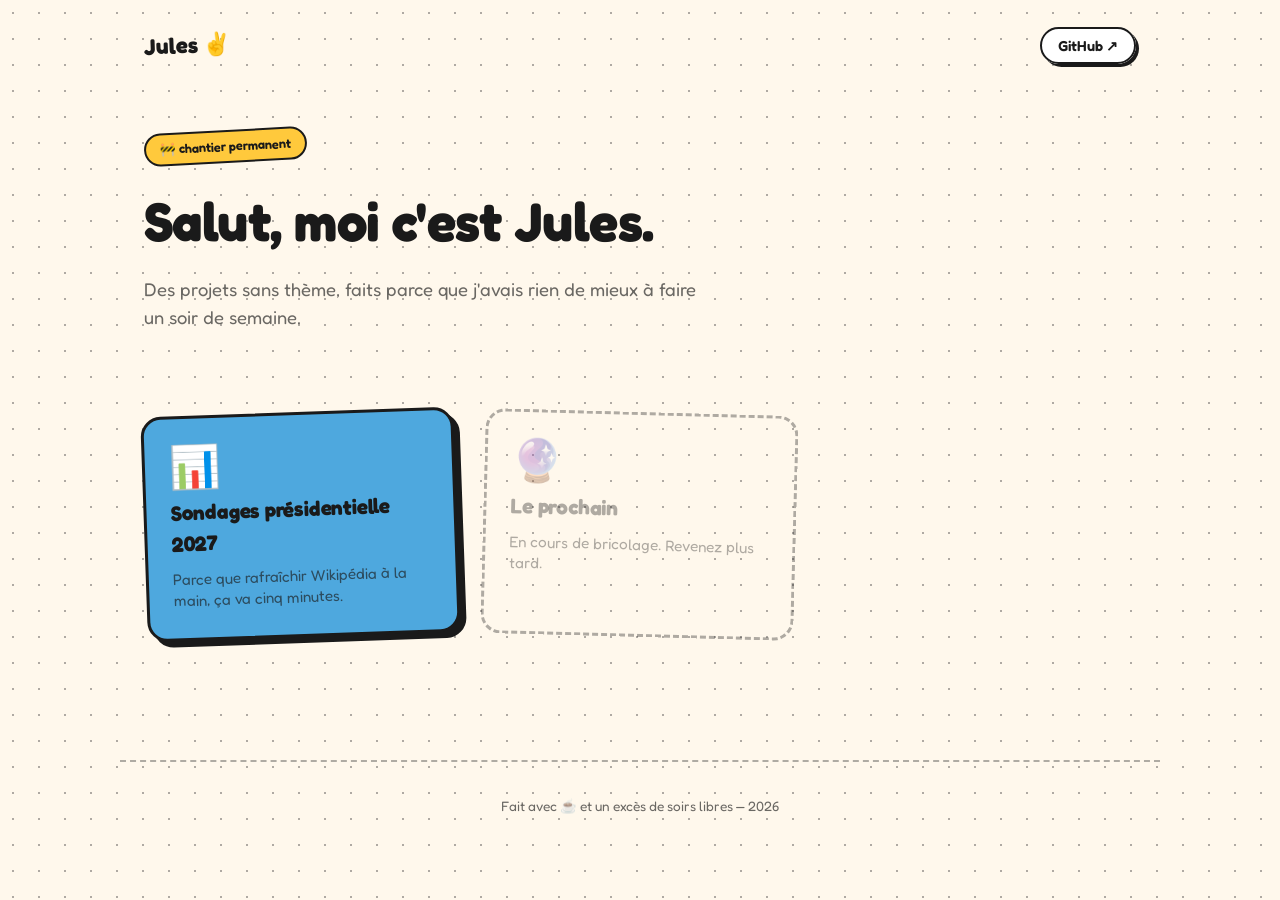
==== index.html @ 7ff6c2ae "Give the site actual personality instead of a generic template Sticker-style tiles, hard shadows, a " ====
<!DOCTYPE html>
<html lang="fr">
<head>
  <meta charset="utf-8">
  <meta name="viewport" content="width=device-width, initial-scale=1">
  <title>Jules</title>
  <meta name="description" content="Des projets sans thème, faits parce que j'avais rien de mieux à faire.">
  <link rel="icon" href="data:image/svg+xml,<svg xmlns=%22http://www.w3.org/2000/svg%22 viewBox=%220 0 100 100%22><text y=%22.9em%22 font-size=%2290%22>👋</text></svg>">
  <link rel="preconnect" href="https://fonts.googleapis.com">
  <link rel="preconnect" href="https://fonts.gstatic.com" crossorigin>
  <link href="https://fonts.googleapis.com/css2?family=Fredoka:wght@400;600;700&display=swap" rel="stylesheet">
  <link rel="stylesheet" href="assets/css/style.css">
</head>
<body>
  <header class="site-header">
    <div class="wrap">
      <a class="brand" href="#top">Jules ✌️</a>
      <nav>
        <a href="https://github.com/Julesfress" target="_blank" rel="noopener">GitHub ↗</a>
      </nav>
    </div>
  </header>

  <main>
    <section class="hero wrap" id="top">
      <span class="badge">🚧 chantier permanent</span>
      <h1>Salut, moi c'est Jules.</h1>
      <p>Des projets sans thème, faits parce que j'avais rien de mieux à faire un soir de semaine.</p>
    </section>

    <section class="projects wrap" id="projets">
      <div class="grid">

        <a class="tile" style="--tile-bg: var(--sky); --tile-rot: -2deg;" href="Sondpres/">
          <span class="tile-icon">📊</span>
          <h3>Sondages présidentielle 2027</h3>
          <p>Parce que rafraîchir Wikipédia à la main, ça va cinq minutes.</p>
        </a>

        <div class="tile tile--ghost" style="--tile-rot: 1.5deg;">
          <span class="tile-icon">🔮</span>
          <h3>Le prochain</h3>
          <p>En cours de bricolage. Revenez plus tard.</p>
        </div>

      </div>
    </section>
  </main>

  <footer class="site-footer">
    <div class="wrap">
      <p>Fait avec ☕ et un excès de soirs libres — 2026</p>
    </div>
  </footer>
</body>
</html>
---- assets/css/style.css ----
:root {
  color-scheme: light;

  --cream: #fff8ec;
  --ink: #1a1a1a;
  --ink-soft: rgba(26, 26, 26, 0.65);
  --ink-faint: rgba(26, 26, 26, 0.35);

  --yellow: #ffc93c;
  --coral: #ff5a5f;
  --sky: #4ea8de;
  --mint: #5fd1a0;
  --lilac: #9b7ede;
  --peach: #ff934f;
}

* {
  box-sizing: border-box;
}

html {
  background: var(--cream);
}

body {
  margin: 0;
  min-height: 100vh;
  background:
    radial-gradient(var(--ink-faint) 1px, transparent 1px) 0 0 / 26px 26px,
    var(--cream);
  color: var(--ink);
  font-family: "Fredoka", -apple-system, BlinkMacSystemFont, "Segoe UI", sans-serif;
  line-height: 1.5;
  -webkit-font-smoothing: antialiased;
}

.wrap {
  max-width: 1040px;
  margin: 0 auto;
  padding: 0 24px;
}

a {
  color: inherit;
}

h1, h2, h3 {
  font-weight: 700;
  letter-spacing: -0.01em;
  margin: 0;
}

/* Header */

.site-header .wrap {
  display: flex;
  align-items: center;
  justify-content: space-between;
  padding-top: 28px;
  padding-bottom: 12px;
}

.brand {
  font-weight: 700;
  font-size: 1.4rem;
  color: var(--ink);
  text-decoration: none;
  display: inline-block;
  transform: rotate(-2deg);
}

.site-header nav a {
  text-decoration: none;
  font-weight: 600;
  font-size: 0.9rem;
  color: var(--ink);
  border: 2px solid var(--ink);
  border-radius: 999px;
  padding: 8px 16px;
  transition: transform 0.12s ease, box-shadow 0.12s ease, background 0.12s ease;
  box-shadow: 3px 3px 0 var(--ink);
  background: #fff;
}

.site-header nav a:hover {
  transform: translate(-1px, -1px);
  box-shadow: 4px 4px 0 var(--ink);
  background: var(--yellow);
}

.site-header nav a:active {
  transform: translate(2px, 2px);
  box-shadow: 1px 1px 0 var(--ink);
}

/* Hero */

.hero {
  padding: 56px 24px 40px;
}

.badge {
  display: inline-block;
  font-size: 0.8rem;
  font-weight: 600;
  background: var(--yellow);
  border: 2px solid var(--ink);
  border-radius: 999px;
  padding: 5px 14px;
  transform: rotate(-3deg);
  margin-bottom: 18px;
}

.hero h1 {
  font-size: clamp(2.2rem, 5vw, 3.4rem);
}

.hero p {
  max-width: 52ch;
  color: var(--ink-soft);
  font-size: 1.15rem;
  margin: 14px 0 0;
}

/* Projects grid */

.projects {
  padding: 8px 24px 100px;
}

.grid {
  display: grid;
  grid-template-columns: repeat(auto-fill, minmax(260px, 1fr));
  gap: 26px;
  margin-top: 32px;
}

.tile {
  --tile-rot: -1.5deg;
  display: flex;
  flex-direction: column;
  gap: 10px;
  text-decoration: none;
  color: var(--ink);
  background: var(--tile-bg, var(--yellow));
  border: 3px solid var(--ink);
  border-radius: 20px;
  padding: 26px 24px;
  box-shadow: 6px 6px 0 var(--ink);
  transform: rotate(var(--tile-rot));
  transition: transform 0.15s ease, box-shadow 0.15s ease;
}

.tile:hover {
  transform: rotate(0deg) translateY(-3px);
  box-shadow: 8px 8px 0 var(--ink);
}

.tile:active {
  transform: translate(3px, 3px) rotate(0deg);
  box-shadow: 2px 2px 0 var(--ink);
}

.tile-icon {
  font-size: 2.6rem;
  line-height: 1;
}

.tile h3 {
  font-size: 1.3rem;
}

.tile p {
  margin: 0;
  font-size: 0.95rem;
  color: var(--ink-soft);
  line-height: 1.4;
}

.tile--ghost {
  background: transparent;
  border: 3px dashed var(--ink-faint);
  box-shadow: none;
  color: var(--ink-faint);
  cursor: default;
}

.tile--ghost:hover {
  transform: rotate(var(--tile-rot));
}

.tile--ghost p {
  color: var(--ink-faint);
}

/* Footer */

.site-footer {
  padding: 24px 24px 48px;
}

.site-footer .wrap {
  border-top: 2px dashed var(--ink-faint);
  padding-top: 20px;
  color: var(--ink-soft);
  font-size: 0.85rem;
  text-align: center;
}

/* Project page */

.project-header {
  padding: 20px 24px 0;
}

.back-link {
  display: inline-flex;
  align-items: center;
  gap: 6px;
  text-decoration: none;
  font-weight: 600;
  font-size: 0.9rem;
  color: var(--ink);
  border: 2px solid var(--ink);
  border-radius: 999px;
  padding: 8px 16px;
  background: #fff;
  box-shadow: 3px 3px 0 var(--ink);
  transition: transform 0.12s ease, box-shadow 0.12s ease;
}

.back-link:hover {
  transform: translate(-1px, -1px);
  box-shadow: 4px 4px 0 var(--ink);
}

.project-hero {
  padding: 32px 24px 8px;
}

.project-hero h1 {
  font-size: clamp(2rem, 4.5vw, 3rem);
}

.project-hero .tagline {
  max-width: 58ch;
  color: var(--ink-soft);
  font-size: 1.1rem;
  margin: 14px 0 0;
}

.project-figure {
  margin: 36px 0;
}

.project-figure .frame {
  display: block;
  border: 3px solid var(--ink);
  border-radius: 20px;
  box-shadow: 8px 8px 0 var(--ink);
  overflow: hidden;
  background: #fff;
}

.project-figure img {
  display: block;
  width: 100%;
  height: auto;
}

.project-figure figcaption {
  margin-top: 14px;
  font-size: 0.85rem;
  color: var(--ink-soft);
}

.project-body {
  padding: 0 24px 80px;
}

.project-body p {
  max-width: 68ch;
  font-size: 1.05rem;
  color: var(--ink-soft);
}

.project-links {
  display: flex;
  flex-wrap: wrap;
  gap: 14px;
  margin-top: 24px;
}

.project-links a {
  text-decoration: none;
  font-weight: 600;
  font-size: 0.9rem;
  border: 2px solid var(--ink);
  border-radius: 999px;
  padding: 9px 18px;
  background: var(--tile-bg, var(--yellow));
  box-shadow: 3px 3px 0 var(--ink);
  transition: transform 0.12s ease, box-shadow 0.12s ease;
}

.project-links a:hover {
  transform: translate(-1px, -1px);
  box-shadow: 4px 4px 0 var(--ink);
}

.project-links a:active {
  transform: translate(2px, 2px);
  box-shadow: 1px 1px 0 var(--ink);
}

@media (max-width: 480px) {
  .site-header .wrap {
    flex-wrap: wrap;
    gap: 12px;
  }
}
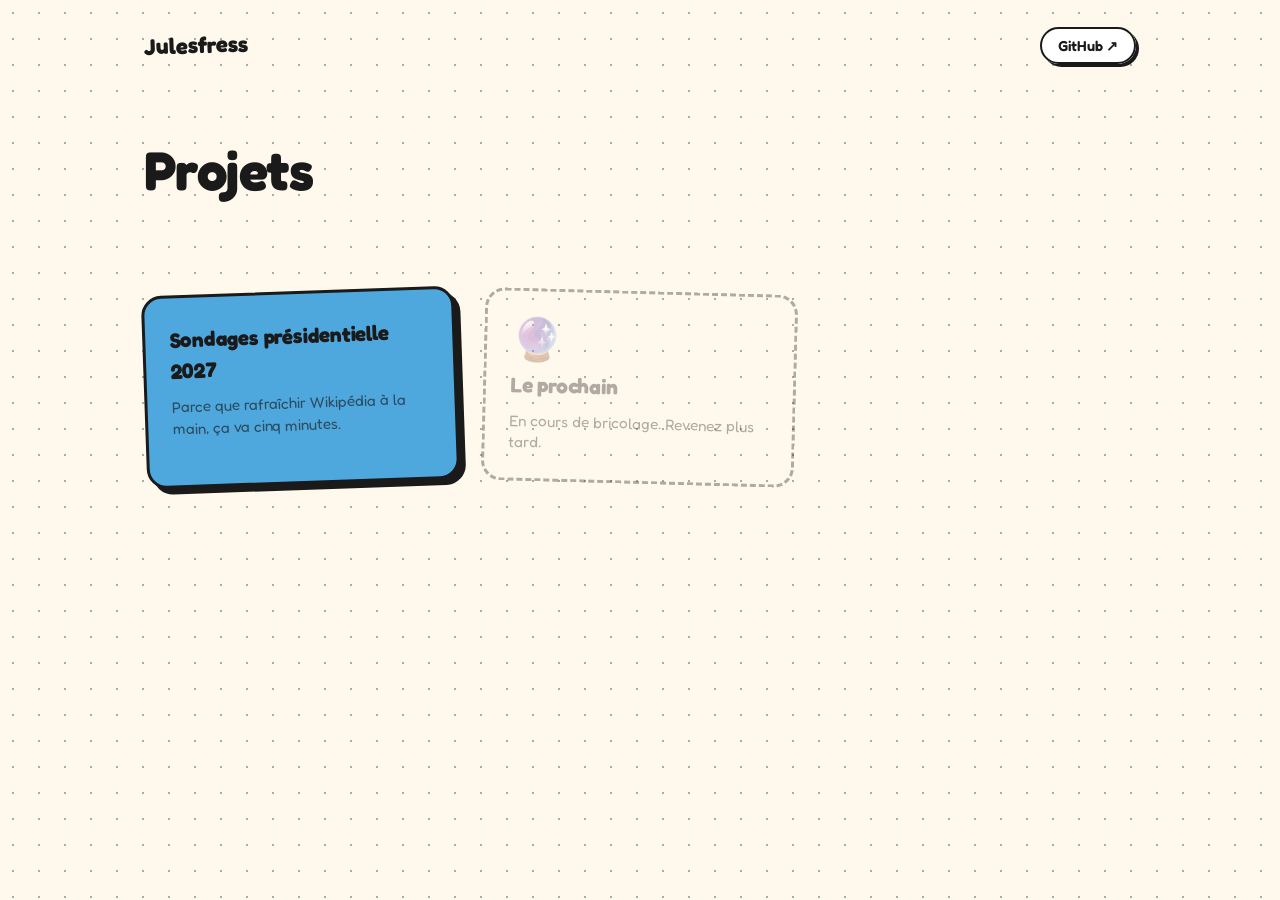
==== commit 8f28b583: "Cleaned up a bit" ====
--- a/index.html
+++ b/index.html
@@ -14,7 +14,7 @@
 <body>
   <header class="site-header">
     <div class="wrap">
-      <a class="brand" href="#top">Jules ✌️</a>
+      <a class="brand" href="#top">Julesfress</a>
       <nav>
         <a href="https://github.com/Julesfress" target="_blank" rel="noopener">GitHub ↗</a>
       </nav>
@@ -23,16 +23,13 @@
 
   <main>
     <section class="hero wrap" id="top">
-      <span class="badge">🚧 chantier permanent</span>
-      <h1>Salut, moi c'est Jules.</h1>
-      <p>Des projets sans thème, faits parce que j'avais rien de mieux à faire un soir de semaine.</p>
+      <h1>Projets</h1>
     </section>
 
     <section class="projects wrap" id="projets">
       <div class="grid">
 
         <a class="tile" style="--tile-bg: var(--sky); --tile-rot: -2deg;" href="Sondpres/">
-          <span class="tile-icon">📊</span>
           <h3>Sondages présidentielle 2027</h3>
           <p>Parce que rafraîchir Wikipédia à la main, ça va cinq minutes.</p>
         </a>
@@ -46,11 +43,5 @@
       </div>
     </section>
   </main>
-
-  <footer class="site-footer">
-    <div class="wrap">
-      <p>Fait avec ☕ et un excès de soirs libres — 2026</p>
-    </div>
-  </footer>
 </body>
 </html>
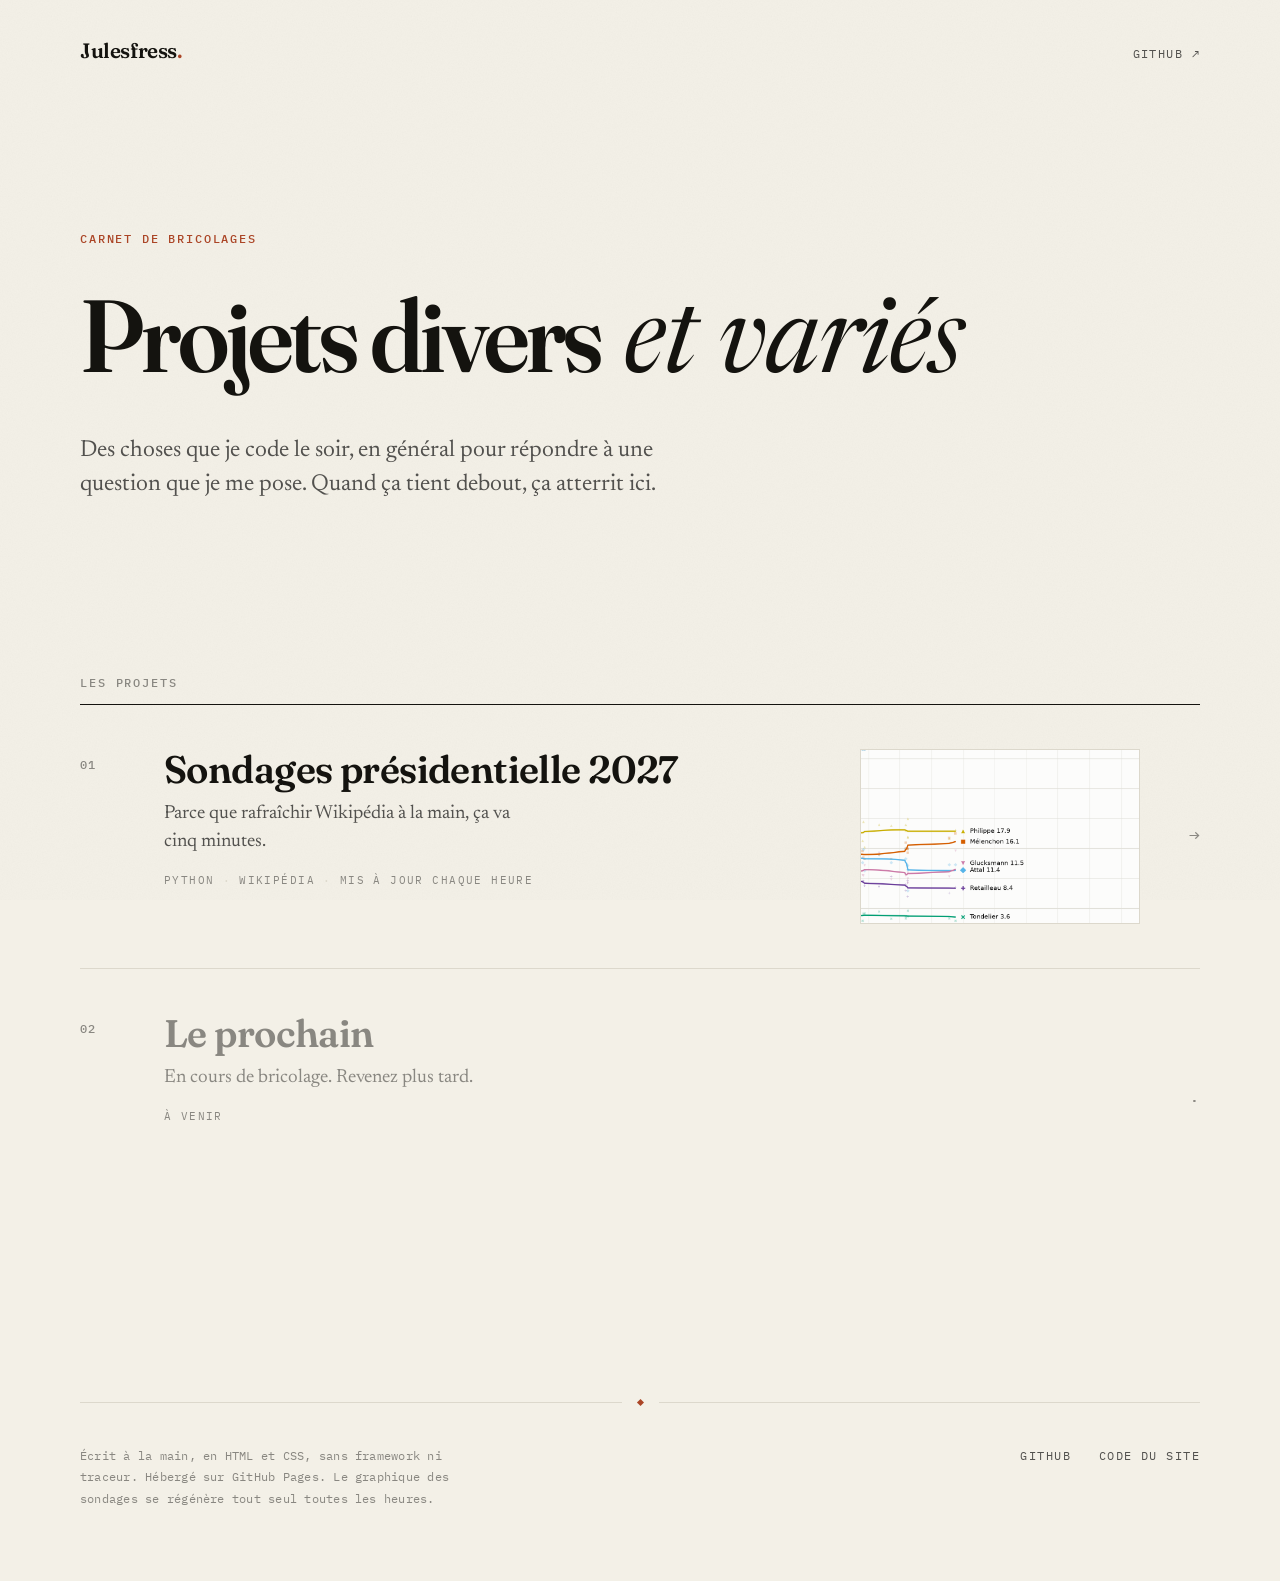
==== commit 083df4f2: "refonte visuelle" ====
--- a/index.html
+++ b/index.html
@@ -3,45 +3,95 @@
 <head>
   <meta charset="utf-8">
   <meta name="viewport" content="width=device-width, initial-scale=1">
-  <title>Jules</title>
-  <meta name="description" content="Des projets sans thème, faits parce que j'avais rien de mieux à faire.">
-  <link rel="icon" href="data:image/svg+xml,<svg xmlns=%22http://www.w3.org/2000/svg%22 viewBox=%220 0 100 100%22><text y=%22.9em%22 font-size=%2290%22>👋</text></svg>">
+  <title>Julesfress — projets divers et variés</title>
+  <meta name="description" content="Le carnet de projets de Jules : des choses codées le soir, en général pour répondre à une question que je me pose.">
+  <meta name="theme-color" content="#f3f0e7">
+  <link rel="icon" href="data:image/svg+xml,<svg xmlns='http://www.w3.org/2000/svg' viewBox='0 0 100 100'><rect width='100' height='100' rx='20' fill='%2314130f'/><text x='50' y='73' font-family='Georgia,serif' font-size='64' fill='%23f3f0e7' text-anchor='middle'>J</text></svg>">
+
+  <meta property="og:type" content="website">
+  <meta property="og:title" content="Julesfress — projets divers et variés">
+  <meta property="og:description" content="Des choses codées le soir, en général pour répondre à une question que je me pose.">
+  <meta property="og:url" content="https://julesfress.github.io/">
+  <meta property="og:image" content="https://julesfress.github.io/Sondpres/sondages_2027.png">
+
   <link rel="preconnect" href="https://fonts.googleapis.com">
   <link rel="preconnect" href="https://fonts.gstatic.com" crossorigin>
-  <link href="https://fonts.googleapis.com/css2?family=Fredoka:wght@400;600;700&display=swap" rel="stylesheet">
+  <link href="https://fonts.googleapis.com/css2?family=Fraunces:opsz,wght,SOFT,WONK@9..144,400..800,0..100,0..1&family=Newsreader:ital,opsz,wght@0,6..72,300..600;1,6..72,300..600&family=IBM+Plex+Mono:wght@400;500&display=swap" rel="stylesheet">
   <link rel="stylesheet" href="assets/css/style.css">
 </head>
 <body>
-  <header class="site-header">
-    <div class="wrap">
-      <a class="brand" href="#top">Julesfress</a>
-      <nav>
-        <a href="https://github.com/Julesfress" target="_blank" rel="noopener">GitHub ↗</a>
+  <header class="masthead">
+    <div class="shell masthead__inner">
+      <a class="wordmark" href="./">Julesfress<span class="wordmark__dot">.</span></a>
+      <nav class="nav" aria-label="Liens externes">
+        <a href="https://github.com/Julesfress" target="_blank" rel="noopener">GitHub <span aria-hidden="true">↗</span></a>
       </nav>
     </div>
   </header>
 
-  <main>
-    <section class="hero wrap" id="top">
-      <h1>Projets</h1>
+  <main id="contenu">
+    <section class="hero">
+      <div class="shell">
+        <p class="kicker">Carnet de bricolages</p>
+        <h1 class="hero__title">Projets divers <em>et&nbsp;variés</em></h1>
+        <p class="lede">Des choses que je code le soir, en général pour répondre à une question que je me pose. Quand ça tient debout, ça atterrit ici.</p>
+      </div>
     </section>
 
-    <section class="projects wrap" id="projets">
-      <div class="grid">
+    <section class="section" id="projets" aria-labelledby="titre-projets">
+      <div class="shell">
+        <h2 class="section__title" id="titre-projets">Les projets</h2>
 
-        <a class="tile" style="--tile-bg: var(--sky); --tile-rot: -2deg;" href="Sondpres/">
-          <h3>Sondages présidentielle 2027</h3>
-          <p>Parce que rafraîchir Wikipédia à la main, ça va cinq minutes.</p>
-        </a>
+        <ol class="index">
+          <li class="entry">
+            <a class="entry__link" href="Sondpres/">
+              <div class="entry__num">01</div>
+              <div>
+                <h3 class="entry__title">Sondages présidentielle 2027</h3>
+                <p class="entry__desc">Parce que rafraîchir Wikipédia à la main, ça va cinq minutes.</p>
+                <ul class="tags">
+                  <li>Python</li>
+                  <li>Wikipédia</li>
+                  <li>Mis à jour chaque heure</li>
+                </ul>
+              </div>
+              <div class="entry__thumb">
+                <img src="Sondpres/sondages_2027.png" alt="" loading="lazy" decoding="async">
+              </div>
+              <div class="entry__go" aria-hidden="true">→</div>
+            </a>
+          </li>
 
-        <div class="tile tile--ghost" style="--tile-rot: 1.5deg;">
-          <span class="tile-icon">🔮</span>
-          <h3>Le prochain</h3>
-          <p>En cours de bricolage. Revenez plus tard.</p>
-        </div>
-
+          <li class="entry entry--soon">
+            <div class="entry__link">
+              <div class="entry__num">02</div>
+              <div>
+                <h3 class="entry__title">Le prochain</h3>
+                <p class="entry__desc">En cours de bricolage. Revenez plus tard.</p>
+                <ul class="tags">
+                  <li>À venir</li>
+                </ul>
+              </div>
+              <div class="entry__thumb"></div>
+              <div class="entry__go" aria-hidden="true">·</div>
+            </div>
+          </li>
+        </ol>
       </div>
     </section>
   </main>
+
+  <footer class="colophon">
+    <div class="shell">
+      <div class="colophon__rule"><i></i></div>
+      <div class="colophon__grid">
+        <p>Écrit à la main, en HTML et CSS, sans framework ni traceur. Hébergé sur GitHub&nbsp;Pages. Le graphique des sondages se régénère tout seul toutes les heures.</p>
+        <ul class="colophon__links">
+          <li><a href="https://github.com/Julesfress" target="_blank" rel="noopener">GitHub</a></li>
+          <li><a href="https://github.com/Julesfress/Julesfress.github.io" target="_blank" rel="noopener">Code du site</a></li>
+        </ul>
+      </div>
+    </div>
+  </footer>
 </body>
 </html>
--- a/assets/css/style.css
+++ b/assets/css/style.css
@@ -1,321 +1,718 @@
+/* ===========================================================================
+   Julesfress — feuille de style unique.
+
+   Direction : papier imprimé. Fond chaud, filets fins, une seule encre
+   d'accent, et de la place. Pas de carte, pas d'ombre portée décorative,
+   pas de dégradé : la hiérarchie se fait à la typo et au blanc.
+
+   Les couleurs sont celles des graphiques matplotlib (voir les constantes
+   INK / MUTED / GRID / SURFACE dans Sondpres/sondages_2027.py) : une image
+   posée dans la page a l'air d'y avoir été imprimée, pas collée.
+   =========================================================================== */
+
 :root {
   color-scheme: light;
 
-  --cream: #fff8ec;
-  --ink: #1a1a1a;
-  --ink-soft: rgba(26, 26, 26, 0.65);
-  --ink-faint: rgba(26, 26, 26, 0.35);
-
-  --yellow: #ffc93c;
-  --coral: #ff5a5f;
-  --sky: #4ea8de;
-  --mint: #5fd1a0;
-  --lilac: #9b7ede;
-  --peach: #ff934f;
-}
-
-* {
+  /* Encres */
+  --ink:        #14130f;
+  --ink-2:      #52514e;   /* INK_SECOND */
+  --muted:      #898781;   /* MUTED */
+
+  /* Papiers */
+  --paper:      #f3f0e7;
+  --paper-2:    #fcfcfb;   /* SURFACE : le fond exact des graphiques */
+  --paper-3:    #ece8dc;   /* survol, aplats discrets */
+  --rule:       #dcd8cc;
+  --rule-soft:  #e6e2d7;   /* proche de GRID */
+
+  /* Une seule couleur d'accent : encre sienne. Tout le reste est du gris. */
+  --accent:     #ab4526;
+  --accent-2:   #0072b2;   /* le bleu des courbes, pour les liens « données » */
+
+  --display: "Fraunces", "Iowan Old Style", Georgia, serif;
+  --text:    "Newsreader", Georgia, "Times New Roman", serif;
+  --mono:    "IBM Plex Mono", ui-monospace, "SFMono-Regular", Menlo, monospace;
+
+  --gutter: clamp(20px, 5vw, 64px);
+  --shell:  1120px;   /* colonne de lecture */
+  --shell-wide: 1700px;   /* réservé aux grandes figures */
+
+  --ease: cubic-bezier(0.2, 0.7, 0.2, 1);
+}
+
+*,
+*::before,
+*::after {
   box-sizing: border-box;
 }
 
 html {
-  background: var(--cream);
+  background: var(--paper);
+  -webkit-text-size-adjust: 100%;
 }
 
 body {
   margin: 0;
   min-height: 100vh;
-  background:
-    radial-gradient(var(--ink-faint) 1px, transparent 1px) 0 0 / 26px 26px,
-    var(--cream);
+  background: var(--paper);
   color: var(--ink);
-  font-family: "Fredoka", -apple-system, BlinkMacSystemFont, "Segoe UI", sans-serif;
-  line-height: 1.5;
+  font-family: var(--text);
+  font-size: clamp(1.0625rem, 1rem + 0.3vw, 1.1875rem);
+  font-optical-sizing: auto;
+  line-height: 1.6;
+  hanging-punctuation: first last;
   -webkit-font-smoothing: antialiased;
-}
-
-.wrap {
-  max-width: 1040px;
-  margin: 0 auto;
-  padding: 0 24px;
+  text-rendering: optimizeLegibility;
+}
+
+/* Grain de papier : une nappe de bruit fixe, sous le contenu, pour casser
+   l'aplat numérique. Le contenu passe au-dessus (z-index 1) donc le mélange
+   « multiply » n'assombrit que le fond, jamais le texte. */
+body::before {
+  content: "";
+  position: fixed;
+  inset: 0;
+  z-index: 0;
+  pointer-events: none;
+  opacity: 0.05;
+  mix-blend-mode: multiply;
+  background-image: url("data:image/svg+xml;utf8,%3Csvg xmlns='http://www.w3.org/2000/svg' width='180' height='180'%3E%3Cfilter id='g'%3E%3CfeTurbulence type='fractalNoise' baseFrequency='.8' numOctaves='3' stitchTiles='stitch'/%3E%3CfeColorMatrix type='saturate' values='0'/%3E%3C/filter%3E%3Crect width='180' height='180' filter='url(%23g)'/%3E%3C/svg%3E");
+}
+
+body > * {
+  position: relative;
+  z-index: 1;
+}
+
+::selection {
+  background: rgba(171, 69, 38, 0.16);
+}
+
+:focus-visible {
+  outline: 2px solid var(--accent);
+  outline-offset: 3px;
+  border-radius: 2px;
+}
+
+img {
+  max-width: 100%;
+}
+
+/* ---------------------------------------------------------------------------
+   Grilles
+   --------------------------------------------------------------------------- */
+
+.shell {
+  width: min(100% - var(--gutter) * 2, var(--shell));
+  margin-inline: auto;
+}
+
+.shell--wide {
+  width: min(100% - var(--gutter) * 2, var(--shell-wide));
+}
+
+.measure {
+  max-width: 68ch;
+}
+
+/* ---------------------------------------------------------------------------
+   Typographie de base
+   --------------------------------------------------------------------------- */
+
+h1, h2, h3 {
+  font-family: var(--display);
+  font-variation-settings: "SOFT" 24, "WONK" 1;
+  font-weight: 600;
+  line-height: 1.08;
+  letter-spacing: -0.015em;
+  text-wrap: balance;
+  margin: 0;
+}
+
+p {
+  text-wrap: pretty;
 }
 
 a {
   color: inherit;
 }
 
-h1, h2, h3 {
-  font-weight: 700;
+/* Le petit texte en capitales : dates, sources, étiquettes. */
+.kicker,
+.tags,
+.meta,
+.nav,
+.back,
+.actions,
+figcaption,
+.entry__num,
+.colophon {
+  font-family: var(--mono);
+  font-feature-settings: "tnum" 1;
+}
+
+.kicker {
+  margin: 0 0 clamp(20px, 3vw, 32px);
+  font-size: 0.72rem;
+  font-weight: 500;
+  letter-spacing: 0.16em;
+  text-transform: uppercase;
+  color: var(--accent);
+}
+
+.lede {
+  max-width: 46ch;
+  margin: clamp(20px, 3vw, 30px) 0 0;
+  font-size: clamp(1.15rem, 1.05rem + 0.5vw, 1.45rem);
+  line-height: 1.45;
+  color: var(--ink-2);
+}
+
+/* ---------------------------------------------------------------------------
+   Bandeau de tête
+   --------------------------------------------------------------------------- */
+
+.masthead {
+  padding-block: clamp(22px, 3.5vw, 34px);
+}
+
+.masthead__inner {
+  display: flex;
+  align-items: baseline;
+  justify-content: space-between;
+  gap: 20px;
+}
+
+.wordmark {
+  font-family: var(--display);
+  font-variation-settings: "SOFT" 24, "WONK" 1;
+  font-weight: 600;
+  font-size: 1.3rem;
+  letter-spacing: -0.02em;
+  text-decoration: none;
+  white-space: nowrap;
+}
+
+.wordmark__dot {
+  color: var(--accent);
+}
+
+.nav,
+.back {
+  display: flex;
+  align-items: center;
+  gap: clamp(14px, 2vw, 26px);
+  font-size: 0.74rem;
+  letter-spacing: 0.12em;
+  text-transform: uppercase;
+}
+
+.nav a,
+.back a {
+  color: var(--ink-2);
+  text-decoration: none;
+  padding-bottom: 3px;
+  border-bottom: 1px solid transparent;
+  transition: color 0.2s var(--ease), border-color 0.2s var(--ease);
+}
+
+.nav a:hover,
+.back a:hover {
+  color: var(--ink);
+  border-bottom-color: var(--accent);
+}
+
+.back a span {
+  display: inline-block;
+  transition: transform 0.2s var(--ease);
+}
+
+.back a:hover span {
+  transform: translateX(-4px);
+}
+
+/* ---------------------------------------------------------------------------
+   Ouverture de page
+   --------------------------------------------------------------------------- */
+
+.hero {
+  padding-block: clamp(48px, 11vw, 128px) clamp(56px, 9vw, 104px);
+}
+
+.hero__title {
+  font-size: clamp(2.9rem, 1.6rem + 6vw, 6.5rem);
+  letter-spacing: -0.03em;
+}
+
+/* L'italique vient de Newsreader, pas de Fraunces : le contraste entre les
+   deux serifs fait l'accent, sans changer de corps. */
+.hero__title em,
+.article__title em {
+  font-family: var(--text);
+  font-style: italic;
+  font-weight: 400;
   letter-spacing: -0.01em;
+  /* l'italique a moins de chasse à gauche : on lui rend l'espace du mot */
+  margin-inline-start: 0.09em;
+  padding-inline-end: 0.04em;
+}
+
+/* ---------------------------------------------------------------------------
+   Sections
+   --------------------------------------------------------------------------- */
+
+.section {
+  padding-block: clamp(40px, 6vw, 72px);
+}
+
+.section__title {
+  font-size: 0.74rem;
+  font-family: var(--mono);
+  font-variation-settings: normal;
+  font-weight: 500;
+  letter-spacing: 0.16em;
+  text-transform: uppercase;
+  color: var(--muted);
+  padding-bottom: 14px;
+  border-bottom: 1px solid var(--ink);
+}
+
+/* ---------------------------------------------------------------------------
+   Sommaire des projets
+   --------------------------------------------------------------------------- */
+
+.index {
+  list-style: none;
   margin: 0;
-}
-
-/* Header */
-
-.site-header .wrap {
-  display: flex;
+  padding: 0;
+}
+
+.entry + .entry {
+  border-top: 1px solid var(--rule);
+}
+
+.entry__link {
+  --pad: clamp(12px, 1.6vw, 22px);
+  display: grid;
+  grid-template-columns: 3.25rem minmax(0, 1fr) minmax(0, 280px) 1.75rem;
+  align-items: start;
+  gap: clamp(16px, 2.5vw, 36px);
+  padding: clamp(26px, 3.6vw, 44px) var(--pad);
+  margin-inline: calc(var(--pad) * -1);
+  text-decoration: none;
+  color: inherit;
+  transition: background-color 0.25s var(--ease);
+}
+
+.entry__link:hover {
+  background: var(--paper-2);
+}
+
+.entry__num {
+  font-size: 0.74rem;
+  font-weight: 500;
+  letter-spacing: 0.08em;
+  color: var(--muted);
+  padding-top: 0.55em;
+  transition: color 0.25s var(--ease);
+}
+
+.entry__link:hover .entry__num {
+  color: var(--accent);
+}
+
+.entry__title {
+  font-size: clamp(1.6rem, 1.2rem + 1.5vw, 2.4rem);
+  transition: color 0.25s var(--ease);
+}
+
+.entry__link:hover .entry__title {
+  color: var(--accent);
+}
+
+.entry__desc {
+  max-width: 42ch;
+  margin: 0.5em 0 0;
+  color: var(--ink-2);
+  line-height: 1.5;
+}
+
+.tags {
+  display: flex;
+  flex-wrap: wrap;
   align-items: center;
-  justify-content: space-between;
-  padding-top: 28px;
-  padding-bottom: 12px;
-}
-
-.brand {
-  font-weight: 700;
-  font-size: 1.4rem;
+  gap: 0.75em;
+  list-style: none;
+  margin: 1.4em 0 0;
+  padding: 0;
+  font-size: 0.68rem;
+  letter-spacing: 0.13em;
+  text-transform: uppercase;
+  color: var(--muted);
+}
+
+/* Séparateur accroché à l'item précédent : quand la liste passe à la ligne,
+   le point reste en fin de ligne au lieu d'en ouvrir une nouvelle. */
+.tags li:not(:last-child)::after {
+  content: "·";
+  margin-left: 0.75em;
+  color: var(--rule);
+}
+
+.entry__thumb {
+  overflow: hidden;
+  background: var(--paper-2);
+  border: 1px solid var(--rule);
+  aspect-ratio: 16 / 10;
+}
+
+/* Détail agrandi plutôt que graphique entier : à 280 px de large, une figure
+   complète n'est plus lisible — un fragment de courbes, si. */
+.entry__thumb img {
+  width: 100%;
+  height: 100%;
+  display: block;
+  object-fit: cover;
+  transform: scale(1.8);
+  transform-origin: 32% 64%;
+  transition: transform 0.6s var(--ease);
+}
+
+.entry__link:hover .entry__thumb img {
+  transform: scale(1.9);
+}
+
+.entry__go {
+  justify-self: end;
+  align-self: center;
+  font-family: var(--mono);
+  font-size: 1.1rem;
+  color: var(--muted);
+  transition: transform 0.25s var(--ease), color 0.25s var(--ease);
+}
+
+.entry__link:hover .entry__go {
+  transform: translateX(6px);
+  color: var(--accent);
+}
+
+/* Le projet pas encore là : même grille, en creux. */
+.entry--soon .entry__link {
+  cursor: default;
+}
+
+.entry--soon .entry__title,
+.entry--soon .entry__desc,
+.entry--soon .entry__num {
+  color: var(--muted);
+}
+
+/* La colonne de vignette reste réservée, mais vide : rien à montrer encore. */
+.entry--soon .entry__thumb {
+  border: 0;
+  background: none;
+}
+
+/* ---------------------------------------------------------------------------
+   Page projet
+   --------------------------------------------------------------------------- */
+
+.article__head {
+  padding-block: clamp(36px, 7vw, 88px) clamp(32px, 5vw, 56px);
+}
+
+.article__title {
+  font-size: clamp(2.4rem, 1.5rem + 4.2vw, 4.6rem);
+  letter-spacing: -0.028em;
+}
+
+.meta {
+  display: flex;
+  flex-wrap: wrap;
+  gap: 0.9em;
+  list-style: none;
+  margin: clamp(30px, 4vw, 46px) 0 0;
+  padding: clamp(16px, 2vw, 20px) 0 0;
+  border-top: 1px solid var(--rule);
+  font-size: 0.7rem;
+  letter-spacing: 0.12em;
+  text-transform: uppercase;
+  color: var(--muted);
+}
+
+.meta li:not(:last-child)::after {
+  content: "·";
+  margin-left: 0.9em;
+  color: var(--rule);
+}
+
+.meta b {
+  font-weight: 500;
+  color: var(--ink-2);
+}
+
+.prose {
+  max-width: 68ch;
+}
+
+.prose h2 {
+  font-size: clamp(1.5rem, 1.2rem + 1vw, 2rem);
+  margin-top: 2.2em;
+}
+
+.prose h2 + p {
+  margin-top: 0.9em;
+}
+
+.prose p {
+  margin: 0 0 1.1em;
+  color: var(--ink-2);
+}
+
+.prose strong {
+  font-weight: 600;
   color: var(--ink);
-  text-decoration: none;
-  display: inline-block;
-  transform: rotate(-2deg);
-}
-
-.site-header nav a {
-  text-decoration: none;
-  font-weight: 600;
-  font-size: 0.9rem;
+}
+
+.prose em {
+  font-style: italic;
+}
+
+.prose code {
+  font-family: var(--mono);
+  font-size: 0.85em;
   color: var(--ink);
-  border: 2px solid var(--ink);
-  border-radius: 999px;
-  padding: 8px 16px;
-  transition: transform 0.12s ease, box-shadow 0.12s ease, background 0.12s ease;
-  box-shadow: 3px 3px 0 var(--ink);
-  background: #fff;
-}
-
-.site-header nav a:hover {
-  transform: translate(-1px, -1px);
-  box-shadow: 4px 4px 0 var(--ink);
-  background: var(--yellow);
-}
-
-.site-header nav a:active {
-  transform: translate(2px, 2px);
-  box-shadow: 1px 1px 0 var(--ink);
-}
-
-/* Hero */
-
-.hero {
-  padding: 56px 24px 40px;
-}
-
-.badge {
-  display: inline-block;
-  font-size: 0.8rem;
-  font-weight: 600;
-  background: var(--yellow);
-  border: 2px solid var(--ink);
-  border-radius: 999px;
-  padding: 5px 14px;
-  transform: rotate(-3deg);
-  margin-bottom: 18px;
-}
-
-.hero h1 {
-  font-size: clamp(2.2rem, 5vw, 3.4rem);
-}
-
-.hero p {
-  max-width: 52ch;
-  color: var(--ink-soft);
-  font-size: 1.15rem;
-  margin: 14px 0 0;
-}
-
-/* Projects grid */
-
-.projects {
-  padding: 8px 24px 100px;
-}
-
-.grid {
-  display: grid;
-  grid-template-columns: repeat(auto-fill, minmax(260px, 1fr));
-  gap: 26px;
-  margin-top: 32px;
-}
-
-.tile {
-  --tile-rot: -1.5deg;
-  display: flex;
-  flex-direction: column;
-  gap: 10px;
-  text-decoration: none;
+  background: var(--paper-3);
+  padding: 0.1em 0.35em;
+}
+
+.prose a,
+.link {
   color: var(--ink);
-  background: var(--tile-bg, var(--yellow));
-  border: 3px solid var(--ink);
-  border-radius: 20px;
-  padding: 26px 24px;
-  box-shadow: 6px 6px 0 var(--ink);
-  transform: rotate(var(--tile-rot));
-  transition: transform 0.15s ease, box-shadow 0.15s ease;
-}
-
-.tile:hover {
-  transform: rotate(0deg) translateY(-3px);
-  box-shadow: 8px 8px 0 var(--ink);
-}
-
-.tile:active {
-  transform: translate(3px, 3px) rotate(0deg);
-  box-shadow: 2px 2px 0 var(--ink);
-}
-
-.tile-icon {
-  font-size: 2.6rem;
-  line-height: 1;
-}
-
-.tile h3 {
-  font-size: 1.3rem;
-}
-
-.tile p {
+  text-decoration: underline;
+  text-decoration-color: var(--accent);
+  text-decoration-thickness: 1px;
+  text-underline-offset: 0.22em;
+  transition: color 0.2s var(--ease), text-decoration-thickness 0.2s var(--ease);
+}
+
+.prose a:hover,
+.link:hover {
+  color: var(--accent);
+  text-decoration-thickness: 2px;
+}
+
+/* ---------------------------------------------------------------------------
+   Figures
+   --------------------------------------------------------------------------- */
+
+.figure {
   margin: 0;
-  font-size: 0.95rem;
-  color: var(--ink-soft);
-  line-height: 1.4;
-}
-
-.tile--ghost {
-  background: transparent;
-  border: 3px dashed var(--ink-faint);
-  box-shadow: none;
-  color: var(--ink-faint);
-  cursor: default;
-}
-
-.tile--ghost:hover {
-  transform: rotate(var(--tile-rot));
-}
-
-.tile--ghost p {
-  color: var(--ink-faint);
-}
-
-/* Footer */
-
-.site-footer {
-  padding: 24px 24px 48px;
-}
-
-.site-footer .wrap {
-  border-top: 2px dashed var(--ink-faint);
-  padding-top: 20px;
-  color: var(--ink-soft);
-  font-size: 0.85rem;
-  text-align: center;
-}
-
-/* Project page */
-
-.project-header {
-  padding: 20px 24px 0;
-}
-
-.back-link {
-  display: inline-flex;
-  align-items: center;
-  gap: 6px;
-  text-decoration: none;
-  font-weight: 600;
-  font-size: 0.9rem;
-  color: var(--ink);
-  border: 2px solid var(--ink);
-  border-radius: 999px;
-  padding: 8px 16px;
-  background: #fff;
-  box-shadow: 3px 3px 0 var(--ink);
-  transition: transform 0.12s ease, box-shadow 0.12s ease;
-}
-
-.back-link:hover {
-  transform: translate(-1px, -1px);
-  box-shadow: 4px 4px 0 var(--ink);
-}
-
-.project-hero {
-  padding: 32px 24px 8px;
-}
-
-.project-hero h1 {
-  font-size: clamp(2rem, 4.5vw, 3rem);
-}
-
-.project-hero .tagline {
-  max-width: 58ch;
-  color: var(--ink-soft);
-  font-size: 1.1rem;
-  margin: 14px 0 0;
-}
-
-.project-figure {
-  margin: 36px 0;
-}
-
-.project-figure .frame {
+}
+
+.figure__frame {
   display: block;
-  border: 3px solid var(--ink);
-  border-radius: 20px;
-  box-shadow: 8px 8px 0 var(--ink);
-  overflow: hidden;
-  background: #fff;
-}
-
-.project-figure img {
+  background: var(--paper-2);
+  border: 1px solid var(--rule);
+  padding: clamp(8px, 1.2vw, 18px);
+  transition: border-color 0.25s var(--ease), transform 0.25s var(--ease);
+}
+
+a.figure__frame:hover {
+  border-color: var(--ink-2);
+  transform: translateY(-2px);
+}
+
+.figure__frame img {
   display: block;
   width: 100%;
   height: auto;
 }
 
-.project-figure figcaption {
-  margin-top: 14px;
-  font-size: 0.85rem;
-  color: var(--ink-soft);
-}
-
-.project-body {
-  padding: 0 24px 80px;
-}
-
-.project-body p {
-  max-width: 68ch;
-  font-size: 1.05rem;
-  color: var(--ink-soft);
-}
-
-.project-links {
+.figure figcaption {
+  display: flex;
+  gap: 0.7em;
+  max-width: 82ch;
+  margin-top: 1.1em;
+  font-size: 0.7rem;
+  line-height: 1.6;
+  letter-spacing: 0.06em;
+  color: var(--muted);
+}
+
+.figure figcaption::before {
+  content: "";
+  flex: none;
+  width: 6px;
+  height: 6px;
+  margin-top: 0.55em;
+  background: var(--accent);
+  transform: rotate(45deg);
+}
+
+.figure-row {
+  display: grid;
+  grid-template-columns: repeat(auto-fit, minmax(min(100%, 380px), 1fr));
+  gap: clamp(28px, 4vw, 56px);
+}
+
+.figure-row--spaced {
+  margin-top: clamp(28px, 4vw, 44px);
+}
+
+/* ---------------------------------------------------------------------------
+   Liens d'action en fin d'article
+   --------------------------------------------------------------------------- */
+
+.actions {
   display: flex;
   flex-wrap: wrap;
-  gap: 14px;
-  margin-top: 24px;
-}
-
-.project-links a {
+  gap: clamp(20px, 3vw, 40px);
+  list-style: none;
+  margin: clamp(36px, 5vw, 56px) 0 0;
+  padding: 0;
+  font-size: 0.74rem;
+  letter-spacing: 0.12em;
+  text-transform: uppercase;
+}
+
+.actions a {
+  display: inline-flex;
+  align-items: center;
+  gap: 0.6em;
+  color: var(--ink);
   text-decoration: none;
-  font-weight: 600;
-  font-size: 0.9rem;
-  border: 2px solid var(--ink);
-  border-radius: 999px;
-  padding: 9px 18px;
-  background: var(--tile-bg, var(--yellow));
-  box-shadow: 3px 3px 0 var(--ink);
-  transition: transform 0.12s ease, box-shadow 0.12s ease;
-}
-
-.project-links a:hover {
-  transform: translate(-1px, -1px);
-  box-shadow: 4px 4px 0 var(--ink);
-}
-
-.project-links a:active {
-  transform: translate(2px, 2px);
-  box-shadow: 1px 1px 0 var(--ink);
-}
-
-@media (max-width: 480px) {
-  .site-header .wrap {
+  padding-bottom: 6px;
+  border-bottom: 1px solid var(--rule);
+  transition: border-color 0.2s var(--ease), color 0.2s var(--ease);
+}
+
+.actions a:hover {
+  color: var(--accent);
+  border-bottom-color: var(--accent);
+}
+
+.actions a span {
+  display: inline-block;
+  transition: transform 0.2s var(--ease);
+}
+
+.actions a:hover span {
+  transform: translate(3px, -3px);
+}
+
+/* ---------------------------------------------------------------------------
+   Pied de page
+   --------------------------------------------------------------------------- */
+
+.colophon {
+  padding-block: clamp(56px, 8vw, 96px) clamp(40px, 6vw, 72px);
+  font-size: 0.74rem;
+  letter-spacing: 0.02em;
+  line-height: 1.8;
+  color: var(--muted);
+}
+
+.colophon__rule {
+  display: flex;
+  align-items: center;
+  gap: 16px;
+  margin-bottom: clamp(28px, 4vw, 40px);
+}
+
+.colophon__rule::before,
+.colophon__rule::after {
+  content: "";
+  flex: 1;
+  height: 1px;
+  background: var(--rule);
+}
+
+.colophon__rule i {
+  flex: none;
+  width: 5px;
+  height: 5px;
+  background: var(--accent);
+  transform: rotate(45deg);
+}
+
+.colophon__grid {
+  display: flex;
+  flex-wrap: wrap;
+  align-items: baseline;
+  justify-content: space-between;
+  gap: clamp(20px, 4vw, 48px);
+}
+
+.colophon p {
+  max-width: 58ch;
+  margin: 0;
+}
+
+.colophon__links {
+  display: flex;
+  gap: clamp(16px, 2.5vw, 28px);
+  list-style: none;
+  margin: 0;
+  padding: 0;
+  letter-spacing: 0.12em;
+  text-transform: uppercase;
+}
+
+.colophon__links a {
+  color: var(--ink-2);
+  text-decoration: none;
+  padding-bottom: 3px;
+  border-bottom: 1px solid transparent;
+  transition: color 0.2s var(--ease), border-color 0.2s var(--ease);
+}
+
+.colophon__links a:hover {
+  color: var(--ink);
+  border-bottom-color: var(--accent);
+}
+
+/* ---------------------------------------------------------------------------
+   Écrans étroits
+   --------------------------------------------------------------------------- */
+
+@media (max-width: 900px) {
+  .entry__link {
+    grid-template-columns: 2.5rem minmax(0, 1fr) 1.5rem;
+  }
+
+  .entry__thumb {
+    display: none;
+  }
+}
+
+@media (max-width: 560px) {
+  .entry__link {
+    grid-template-columns: minmax(0, 1fr) 1.5rem;
+    gap: 12px 16px;
+  }
+
+  .entry__num {
+    grid-column: 1 / -1;
+    padding-top: 0;
+  }
+
+  .entry__go {
+    align-self: start;
+    padding-top: 0.35em;
+  }
+
+  .masthead__inner {
     flex-wrap: wrap;
-    gap: 12px;
+    gap: 10px;
   }
 }
+
+@media (prefers-reduced-motion: reduce) {
+  *,
+  *::before,
+  *::after {
+    transition-duration: 0.01ms !important;
+    animation-duration: 0.01ms !important;
+  }
+}
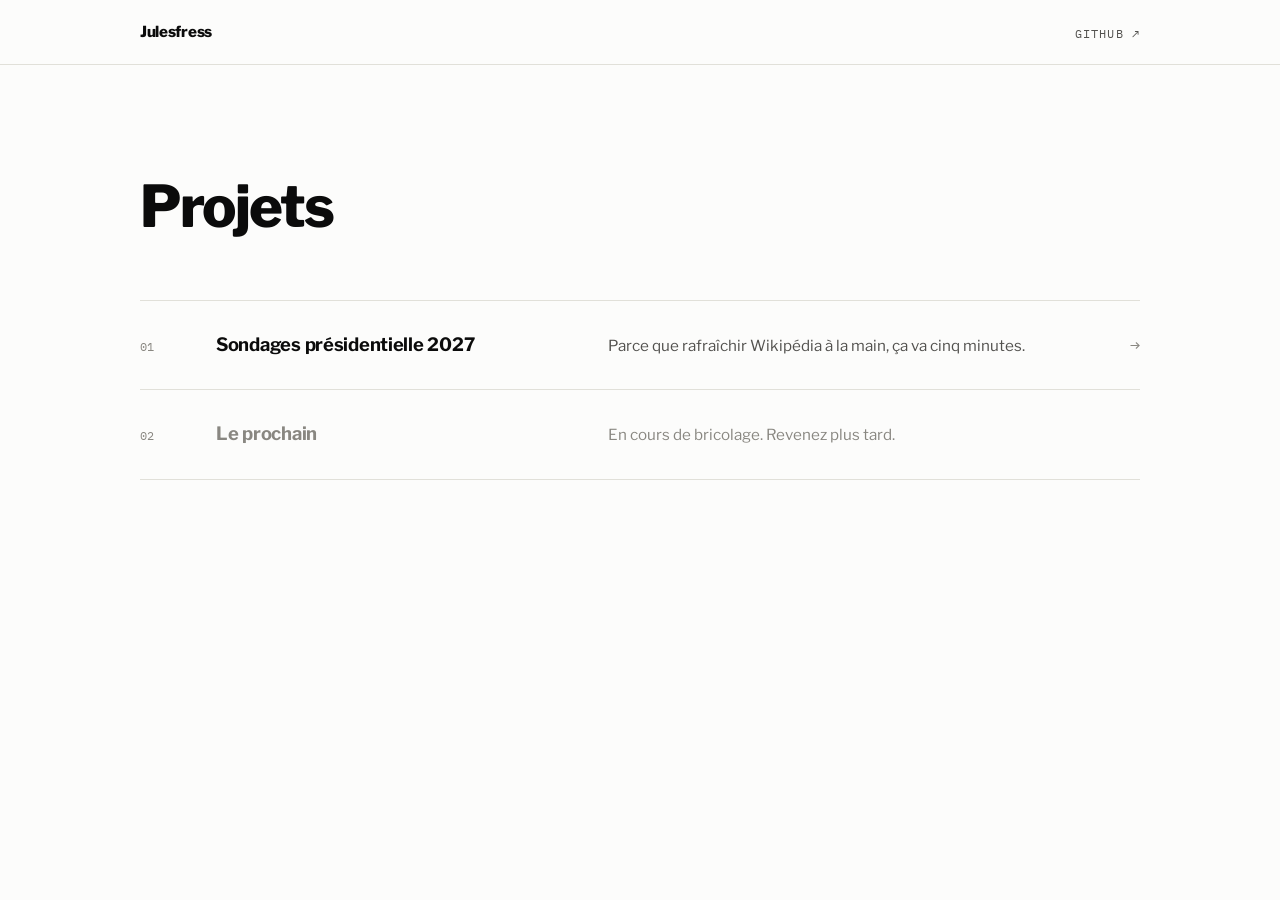
==== commit 27f6ef88: "rerefonte visuelle" ====
--- a/index.html
+++ b/index.html
@@ -3,95 +3,47 @@
 <head>
   <meta charset="utf-8">
   <meta name="viewport" content="width=device-width, initial-scale=1">
-  <title>Julesfress — projets divers et variés</title>
-  <meta name="description" content="Le carnet de projets de Jules : des choses codées le soir, en général pour répondre à une question que je me pose.">
-  <meta name="theme-color" content="#f3f0e7">
-  <link rel="icon" href="data:image/svg+xml,<svg xmlns='http://www.w3.org/2000/svg' viewBox='0 0 100 100'><rect width='100' height='100' rx='20' fill='%2314130f'/><text x='50' y='73' font-family='Georgia,serif' font-size='64' fill='%23f3f0e7' text-anchor='middle'>J</text></svg>">
-
-  <meta property="og:type" content="website">
-  <meta property="og:title" content="Julesfress — projets divers et variés">
-  <meta property="og:description" content="Des choses codées le soir, en général pour répondre à une question que je me pose.">
-  <meta property="og:url" content="https://julesfress.github.io/">
-  <meta property="og:image" content="https://julesfress.github.io/Sondpres/sondages_2027.png">
-
+  <title>Jules</title>
+  <link rel="icon" href="data:image/svg+xml,<svg xmlns=%22http://www.w3.org/2000/svg%22 viewBox=%220 0 100 100%22><text y=%22.9em%22 font-size=%2290%22>👋</text></svg>">
   <link rel="preconnect" href="https://fonts.googleapis.com">
   <link rel="preconnect" href="https://fonts.gstatic.com" crossorigin>
-  <link href="https://fonts.googleapis.com/css2?family=Fraunces:opsz,wght,SOFT,WONK@9..144,400..800,0..100,0..1&family=Newsreader:ital,opsz,wght@0,6..72,300..600;1,6..72,300..600&family=IBM+Plex+Mono:wght@400;500&display=swap" rel="stylesheet">
+  <link href="https://fonts.googleapis.com/css2?family=Libre+Franklin:wght@400;700;800&family=IBM+Plex+Mono:wght@400;500&display=swap" rel="stylesheet">
   <link rel="stylesheet" href="assets/css/style.css">
 </head>
 <body>
-  <header class="masthead">
-    <div class="shell masthead__inner">
-      <a class="wordmark" href="./">Julesfress<span class="wordmark__dot">.</span></a>
-      <nav class="nav" aria-label="Liens externes">
-        <a href="https://github.com/Julesfress" target="_blank" rel="noopener">GitHub <span aria-hidden="true">↗</span></a>
+  <header class="bar">
+    <div class="shell">
+      <a class="mark" href="./">Julesfress</a>
+      <nav>
+        <a href="https://github.com/Julesfress" target="_blank" rel="noopener">GitHub ↗</a>
       </nav>
     </div>
   </header>
 
-  <main id="contenu">
-    <section class="hero">
-      <div class="shell">
-        <p class="kicker">Carnet de bricolages</p>
-        <h1 class="hero__title">Projets divers <em>et&nbsp;variés</em></h1>
-        <p class="lede">Des choses que je code le soir, en général pour répondre à une question que je me pose. Quand ça tient debout, ça atterrit ici.</p>
-      </div>
-    </section>
+  <main class="shell">
+    <div class="head">
+      <h1>Projets</h1>
+    </div>
 
-    <section class="section" id="projets" aria-labelledby="titre-projets">
-      <div class="shell">
-        <h2 class="section__title" id="titre-projets">Les projets</h2>
+    <ol class="list">
+      <li class="item">
+        <a class="row" href="Sondpres/">
+          <span class="n">01</span>
+          <span class="t">Sondages présidentielle 2027</span>
+          <span class="d">Parce que rafraîchir Wikipédia à la main, ça va cinq minutes.</span>
+          <span class="go" aria-hidden="true">→</span>
+        </a>
+      </li>
 
-        <ol class="index">
-          <li class="entry">
-            <a class="entry__link" href="Sondpres/">
-              <div class="entry__num">01</div>
-              <div>
-                <h3 class="entry__title">Sondages présidentielle 2027</h3>
-                <p class="entry__desc">Parce que rafraîchir Wikipédia à la main, ça va cinq minutes.</p>
-                <ul class="tags">
-                  <li>Python</li>
-                  <li>Wikipédia</li>
-                  <li>Mis à jour chaque heure</li>
-                </ul>
-              </div>
-              <div class="entry__thumb">
-                <img src="Sondpres/sondages_2027.png" alt="" loading="lazy" decoding="async">
-              </div>
-              <div class="entry__go" aria-hidden="true">→</div>
-            </a>
-          </li>
-
-          <li class="entry entry--soon">
-            <div class="entry__link">
-              <div class="entry__num">02</div>
-              <div>
-                <h3 class="entry__title">Le prochain</h3>
-                <p class="entry__desc">En cours de bricolage. Revenez plus tard.</p>
-                <ul class="tags">
-                  <li>À venir</li>
-                </ul>
-              </div>
-              <div class="entry__thumb"></div>
-              <div class="entry__go" aria-hidden="true">·</div>
-            </div>
-          </li>
-        </ol>
-      </div>
-    </section>
+      <li class="item item--off">
+        <div class="row">
+          <span class="n">02</span>
+          <span class="t">Le prochain</span>
+          <span class="d">En cours de bricolage. Revenez plus tard.</span>
+          <span></span>
+        </div>
+      </li>
+    </ol>
   </main>
-
-  <footer class="colophon">
-    <div class="shell">
-      <div class="colophon__rule"><i></i></div>
-      <div class="colophon__grid">
-        <p>Écrit à la main, en HTML et CSS, sans framework ni traceur. Hébergé sur GitHub&nbsp;Pages. Le graphique des sondages se régénère tout seul toutes les heures.</p>
-        <ul class="colophon__links">
-          <li><a href="https://github.com/Julesfress" target="_blank" rel="noopener">GitHub</a></li>
-          <li><a href="https://github.com/Julesfress/Julesfress.github.io" target="_blank" rel="noopener">Code du site</a></li>
-        </ul>
-      </div>
-    </div>
-  </footer>
 </body>
 </html>
--- a/assets/css/style.css
+++ b/assets/css/style.css
@@ -1,48 +1,32 @@
 /* ===========================================================================
    Julesfress — feuille de style unique.
 
-   Direction : papier imprimé. Fond chaud, filets fins, une seule encre
-   d'accent, et de la place. Pas de carte, pas d'ombre portée décorative,
-   pas de dégradé : la hiérarchie se fait à la typo et au blanc.
-
-   Les couleurs sont celles des graphiques matplotlib (voir les constantes
-   INK / MUTED / GRID / SURFACE dans Sondpres/sondages_2027.py) : une image
-   posée dans la page a l'air d'y avoir été imprimée, pas collée.
+   Les cinq couleurs ci-dessous sont exactement celles des graphiques
+   matplotlib (constantes INK / INK_SECOND / MUTED / GRID / SURFACE dans
+   Sondpres/sondages_2027.py). Le fond de page EST le fond des PNG : les
+   graphiques n'ont pas de bord visible, ils font partie de la page.
+   Conséquence : la seule couleur du site est celle des courbes.
    =========================================================================== */
 
 :root {
   color-scheme: light;
 
-  /* Encres */
-  --ink:        #14130f;
-  --ink-2:      #52514e;   /* INK_SECOND */
-  --muted:      #898781;   /* MUTED */
-
-  /* Papiers */
-  --paper:      #f3f0e7;
-  --paper-2:    #fcfcfb;   /* SURFACE : le fond exact des graphiques */
-  --paper-3:    #ece8dc;   /* survol, aplats discrets */
-  --rule:       #dcd8cc;
-  --rule-soft:  #e6e2d7;   /* proche de GRID */
-
-  /* Une seule couleur d'accent : encre sienne. Tout le reste est du gris. */
-  --accent:     #ab4526;
-  --accent-2:   #0072b2;   /* le bleu des courbes, pour les liens « données » */
-
-  --display: "Fraunces", "Iowan Old Style", Georgia, serif;
-  --text:    "Newsreader", Georgia, "Times New Roman", serif;
-  --mono:    "IBM Plex Mono", ui-monospace, "SFMono-Regular", Menlo, monospace;
-
-  --gutter: clamp(20px, 5vw, 64px);
-  --shell:  1120px;   /* colonne de lecture */
-  --shell-wide: 1700px;   /* réservé aux grandes figures */
-
-  --ease: cubic-bezier(0.2, 0.7, 0.2, 1);
-}
-
-*,
-*::before,
-*::after {
+  --paper: #fcfcfb;   /* SURFACE */
+  --ink:   #0b0b0b;   /* INK */
+  --ink-2: #52514e;   /* INK_SECOND */
+  --muted: #898781;   /* MUTED */
+  --rule:  #e1e0d9;   /* GRID */
+  --hover: #f4f3ec;
+
+  --sans: "Libre Franklin", -apple-system, BlinkMacSystemFont, "Segoe UI", sans-serif;
+  --mono: "IBM Plex Mono", ui-monospace, SFMono-Regular, Menlo, monospace;
+
+  --gutter: clamp(20px, 4vw, 48px);
+  --shell: 1000px;
+  --shell-wide: 1800px;
+}
+
+* {
   box-sizing: border-box;
 }
 
@@ -56,51 +40,28 @@
   min-height: 100vh;
   background: var(--paper);
   color: var(--ink);
-  font-family: var(--text);
-  font-size: clamp(1.0625rem, 1rem + 0.3vw, 1.1875rem);
-  font-optical-sizing: auto;
-  line-height: 1.6;
-  hanging-punctuation: first last;
+  font-family: var(--sans);
+  font-size: 17px;
+  line-height: 1.55;
   -webkit-font-smoothing: antialiased;
-  text-rendering: optimizeLegibility;
-}
-
-/* Grain de papier : une nappe de bruit fixe, sous le contenu, pour casser
-   l'aplat numérique. Le contenu passe au-dessus (z-index 1) donc le mélange
-   « multiply » n'assombrit que le fond, jamais le texte. */
-body::before {
-  content: "";
-  position: fixed;
-  inset: 0;
-  z-index: 0;
-  pointer-events: none;
-  opacity: 0.05;
-  mix-blend-mode: multiply;
-  background-image: url("data:image/svg+xml;utf8,%3Csvg xmlns='http://www.w3.org/2000/svg' width='180' height='180'%3E%3Cfilter id='g'%3E%3CfeTurbulence type='fractalNoise' baseFrequency='.8' numOctaves='3' stitchTiles='stitch'/%3E%3CfeColorMatrix type='saturate' values='0'/%3E%3C/filter%3E%3Crect width='180' height='180' filter='url(%23g)'/%3E%3C/svg%3E");
-}
-
-body > * {
-  position: relative;
-  z-index: 1;
-}
-
-::selection {
-  background: rgba(171, 69, 38, 0.16);
+}
+
+h1 {
+  margin: 0;
+  font-size: clamp(2.3rem, 6vw, 3.6rem);
+  font-weight: 800;
+  line-height: 1.02;
+  letter-spacing: -0.035em;
+}
+
+a {
+  color: inherit;
 }
 
 :focus-visible {
-  outline: 2px solid var(--accent);
-  outline-offset: 3px;
-  border-radius: 2px;
-}
-
-img {
-  max-width: 100%;
-}
-
-/* ---------------------------------------------------------------------------
-   Grilles
-   --------------------------------------------------------------------------- */
+  outline: 2px solid var(--ink);
+  outline-offset: 2px;
+}
 
 .shell {
   width: min(100% - var(--gutter) * 2, var(--shell));
@@ -108,611 +69,185 @@
 }
 
 .shell--wide {
-  width: min(100% - var(--gutter) * 2, var(--shell-wide));
-}
-
-.measure {
-  max-width: 68ch;
-}
-
-/* ---------------------------------------------------------------------------
-   Typographie de base
-   --------------------------------------------------------------------------- */
-
-h1, h2, h3 {
-  font-family: var(--display);
-  font-variation-settings: "SOFT" 24, "WONK" 1;
-  font-weight: 600;
-  line-height: 1.08;
-  letter-spacing: -0.015em;
-  text-wrap: balance;
-  margin: 0;
-}
-
-p {
-  text-wrap: pretty;
-}
-
-a {
-  color: inherit;
-}
-
-/* Le petit texte en capitales : dates, sources, étiquettes. */
-.kicker,
-.tags,
-.meta,
-.nav,
-.back,
-.actions,
-figcaption,
-.entry__num,
-.colophon {
-  font-family: var(--mono);
-  font-feature-settings: "tnum" 1;
-}
-
-.kicker {
-  margin: 0 0 clamp(20px, 3vw, 32px);
-  font-size: 0.72rem;
-  font-weight: 500;
-  letter-spacing: 0.16em;
-  text-transform: uppercase;
-  color: var(--accent);
-}
-
-.lede {
-  max-width: 46ch;
-  margin: clamp(20px, 3vw, 30px) 0 0;
-  font-size: clamp(1.15rem, 1.05rem + 0.5vw, 1.45rem);
-  line-height: 1.45;
-  color: var(--ink-2);
-}
-
-/* ---------------------------------------------------------------------------
-   Bandeau de tête
-   --------------------------------------------------------------------------- */
-
-.masthead {
-  padding-block: clamp(22px, 3.5vw, 34px);
-}
-
-.masthead__inner {
+  --shell: var(--shell-wide);
+}
+
+/* --- Bandeau ------------------------------------------------------------ */
+
+.bar {
+  border-bottom: 1px solid var(--rule);
+}
+
+.bar .shell {
   display: flex;
-  align-items: baseline;
+  align-items: center;
   justify-content: space-between;
   gap: 20px;
-}
-
-.wordmark {
-  font-family: var(--display);
-  font-variation-settings: "SOFT" 24, "WONK" 1;
-  font-weight: 600;
-  font-size: 1.3rem;
+  min-height: 64px;
+}
+
+.mark {
+  font-weight: 800;
+  font-size: 0.95rem;
   letter-spacing: -0.02em;
   text-decoration: none;
-  white-space: nowrap;
-}
-
-.wordmark__dot {
-  color: var(--accent);
-}
-
-.nav,
-.back {
-  display: flex;
-  align-items: center;
-  gap: clamp(14px, 2vw, 26px);
-  font-size: 0.74rem;
-  letter-spacing: 0.12em;
+}
+
+.bar nav a {
+  font-family: var(--mono);
+  font-size: 0.72rem;
+  letter-spacing: 0.1em;
   text-transform: uppercase;
-}
-
-.nav a,
-.back a {
   color: var(--ink-2);
   text-decoration: none;
-  padding-bottom: 3px;
+  padding-bottom: 2px;
   border-bottom: 1px solid transparent;
-  transition: color 0.2s var(--ease), border-color 0.2s var(--ease);
-}
-
-.nav a:hover,
-.back a:hover {
+  transition: color 0.15s, border-color 0.15s;
+}
+
+.bar nav a:hover {
   color: var(--ink);
-  border-bottom-color: var(--accent);
-}
-
-.back a span {
-  display: inline-block;
-  transition: transform 0.2s var(--ease);
-}
-
-.back a:hover span {
-  transform: translateX(-4px);
-}
-
-/* ---------------------------------------------------------------------------
-   Ouverture de page
-   --------------------------------------------------------------------------- */
-
-.hero {
-  padding-block: clamp(48px, 11vw, 128px) clamp(56px, 9vw, 104px);
-}
-
-.hero__title {
-  font-size: clamp(2.9rem, 1.6rem + 6vw, 6.5rem);
-  letter-spacing: -0.03em;
-}
-
-/* L'italique vient de Newsreader, pas de Fraunces : le contraste entre les
-   deux serifs fait l'accent, sans changer de corps. */
-.hero__title em,
-.article__title em {
-  font-family: var(--text);
-  font-style: italic;
-  font-weight: 400;
-  letter-spacing: -0.01em;
-  /* l'italique a moins de chasse à gauche : on lui rend l'espace du mot */
-  margin-inline-start: 0.09em;
-  padding-inline-end: 0.04em;
-}
-
-/* ---------------------------------------------------------------------------
-   Sections
-   --------------------------------------------------------------------------- */
-
-.section {
-  padding-block: clamp(40px, 6vw, 72px);
-}
-
-.section__title {
-  font-size: 0.74rem;
-  font-family: var(--mono);
-  font-variation-settings: normal;
-  font-weight: 500;
-  letter-spacing: 0.16em;
-  text-transform: uppercase;
-  color: var(--muted);
-  padding-bottom: 14px;
-  border-bottom: 1px solid var(--ink);
-}
-
-/* ---------------------------------------------------------------------------
-   Sommaire des projets
-   --------------------------------------------------------------------------- */
-
-.index {
+  border-bottom-color: var(--ink);
+}
+
+/* --- Accueil ------------------------------------------------------------ */
+
+.head {
+  padding-block: clamp(56px, 10vw, 112px) clamp(36px, 6vw, 64px);
+}
+
+.list {
   list-style: none;
-  margin: 0;
+  margin: 0 0 clamp(64px, 12vw, 140px);
   padding: 0;
-}
-
-.entry + .entry {
+  border-bottom: 1px solid var(--rule);
+}
+
+.item {
   border-top: 1px solid var(--rule);
 }
 
-.entry__link {
-  --pad: clamp(12px, 1.6vw, 22px);
+.row {
   display: grid;
-  grid-template-columns: 3.25rem minmax(0, 1fr) minmax(0, 280px) 1.75rem;
-  align-items: start;
-  gap: clamp(16px, 2.5vw, 36px);
-  padding: clamp(26px, 3.6vw, 44px) var(--pad);
-  margin-inline: calc(var(--pad) * -1);
+  grid-template-columns: 2.75rem minmax(0, 30ch) minmax(0, 1fr) 1.25rem;
+  gap: clamp(14px, 3vw, 32px);
+  align-items: baseline;
+  padding: clamp(22px, 3vw, 30px) 12px;
+  margin-inline: -12px;
   text-decoration: none;
   color: inherit;
-  transition: background-color 0.25s var(--ease);
-}
-
-.entry__link:hover {
-  background: var(--paper-2);
-}
-
-.entry__num {
-  font-size: 0.74rem;
-  font-weight: 500;
-  letter-spacing: 0.08em;
+  transition: background-color 0.15s;
+}
+
+a.row:hover {
+  background: var(--hover);
+}
+
+.n {
+  font-family: var(--mono);
+  font-size: 0.72rem;
+  font-feature-settings: "tnum" 1;
   color: var(--muted);
-  padding-top: 0.55em;
-  transition: color 0.25s var(--ease);
-}
-
-.entry__link:hover .entry__num {
-  color: var(--accent);
-}
-
-.entry__title {
-  font-size: clamp(1.6rem, 1.2rem + 1.5vw, 2.4rem);
-  transition: color 0.25s var(--ease);
-}
-
-.entry__link:hover .entry__title {
-  color: var(--accent);
-}
-
-.entry__desc {
-  max-width: 42ch;
-  margin: 0.5em 0 0;
+  transition: color 0.15s;
+}
+
+.t {
+  font-weight: 700;
+  font-size: 1.15rem;
+  letter-spacing: -0.015em;
+}
+
+.d {
   color: var(--ink-2);
-  line-height: 1.5;
-}
-
-.tags {
-  display: flex;
-  flex-wrap: wrap;
-  align-items: center;
-  gap: 0.75em;
-  list-style: none;
-  margin: 1.4em 0 0;
-  padding: 0;
-  font-size: 0.68rem;
-  letter-spacing: 0.13em;
-  text-transform: uppercase;
+  font-size: 0.95rem;
+}
+
+.go {
+  justify-self: end;
+  font-family: var(--mono);
   color: var(--muted);
-}
-
-/* Séparateur accroché à l'item précédent : quand la liste passe à la ligne,
-   le point reste en fin de ligne au lieu d'en ouvrir une nouvelle. */
-.tags li:not(:last-child)::after {
-  content: "·";
-  margin-left: 0.75em;
-  color: var(--rule);
-}
-
-.entry__thumb {
-  overflow: hidden;
-  background: var(--paper-2);
+  transition: transform 0.15s, color 0.15s;
+}
+
+a.row:hover .n,
+a.row:hover .go {
+  color: var(--ink);
+}
+
+a.row:hover .go {
+  transform: translateX(4px);
+}
+
+.item--off .t,
+.item--off .d {
+  color: var(--muted);
+}
+
+/* --- Page projet -------------------------------------------------------- */
+
+.doc-head {
+  padding-block: clamp(44px, 7vw, 80px) clamp(28px, 4vw, 44px);
+}
+
+.tagline {
+  max-width: 62ch;
+  margin: 16px 0 0;
+  color: var(--ink-2);
+  font-size: 1.05rem;
+}
+
+/* Grille des sondages : le graphique suivi à gauche, les deux élections
+   passées empilées à droite — les trois se comparent d'un seul coup d'œil. */
+.polls-grid {
+  display: grid;
+  grid-template-columns: 2fr 1fr;
+  gap: clamp(16px, 1.6vw, 26px);
+  align-items: start;
+  padding-bottom: clamp(56px, 9vw, 120px);
+}
+
+.polls-side {
+  display: grid;
+  gap: clamp(16px, 1.6vw, 26px);
+}
+
+.plate {
+  display: block;
   border: 1px solid var(--rule);
-  aspect-ratio: 16 / 10;
-}
-
-/* Détail agrandi plutôt que graphique entier : à 280 px de large, une figure
-   complète n'est plus lisible — un fragment de courbes, si. */
-.entry__thumb img {
-  width: 100%;
-  height: 100%;
-  display: block;
-  object-fit: cover;
-  transform: scale(1.8);
-  transform-origin: 32% 64%;
-  transition: transform 0.6s var(--ease);
-}
-
-.entry__link:hover .entry__thumb img {
-  transform: scale(1.9);
-}
-
-.entry__go {
-  justify-self: end;
-  align-self: center;
-  font-family: var(--mono);
-  font-size: 1.1rem;
-  color: var(--muted);
-  transition: transform 0.25s var(--ease), color 0.25s var(--ease);
-}
-
-.entry__link:hover .entry__go {
-  transform: translateX(6px);
-  color: var(--accent);
-}
-
-/* Le projet pas encore là : même grille, en creux. */
-.entry--soon .entry__link {
-  cursor: default;
-}
-
-.entry--soon .entry__title,
-.entry--soon .entry__desc,
-.entry--soon .entry__num {
-  color: var(--muted);
-}
-
-/* La colonne de vignette reste réservée, mais vide : rien à montrer encore. */
-.entry--soon .entry__thumb {
-  border: 0;
-  background: none;
-}
-
-/* ---------------------------------------------------------------------------
-   Page projet
-   --------------------------------------------------------------------------- */
-
-.article__head {
-  padding-block: clamp(36px, 7vw, 88px) clamp(32px, 5vw, 56px);
-}
-
-.article__title {
-  font-size: clamp(2.4rem, 1.5rem + 4.2vw, 4.6rem);
-  letter-spacing: -0.028em;
-}
-
-.meta {
-  display: flex;
-  flex-wrap: wrap;
-  gap: 0.9em;
-  list-style: none;
-  margin: clamp(30px, 4vw, 46px) 0 0;
-  padding: clamp(16px, 2vw, 20px) 0 0;
-  border-top: 1px solid var(--rule);
-  font-size: 0.7rem;
-  letter-spacing: 0.12em;
-  text-transform: uppercase;
-  color: var(--muted);
-}
-
-.meta li:not(:last-child)::after {
-  content: "·";
-  margin-left: 0.9em;
-  color: var(--rule);
-}
-
-.meta b {
-  font-weight: 500;
-  color: var(--ink-2);
-}
-
-.prose {
-  max-width: 68ch;
-}
-
-.prose h2 {
-  font-size: clamp(1.5rem, 1.2rem + 1vw, 2rem);
-  margin-top: 2.2em;
-}
-
-.prose h2 + p {
-  margin-top: 0.9em;
-}
-
-.prose p {
-  margin: 0 0 1.1em;
-  color: var(--ink-2);
-}
-
-.prose strong {
-  font-weight: 600;
-  color: var(--ink);
-}
-
-.prose em {
-  font-style: italic;
-}
-
-.prose code {
-  font-family: var(--mono);
-  font-size: 0.85em;
-  color: var(--ink);
-  background: var(--paper-3);
-  padding: 0.1em 0.35em;
-}
-
-.prose a,
-.link {
-  color: var(--ink);
-  text-decoration: underline;
-  text-decoration-color: var(--accent);
-  text-decoration-thickness: 1px;
-  text-underline-offset: 0.22em;
-  transition: color 0.2s var(--ease), text-decoration-thickness 0.2s var(--ease);
-}
-
-.prose a:hover,
-.link:hover {
-  color: var(--accent);
-  text-decoration-thickness: 2px;
-}
-
-/* ---------------------------------------------------------------------------
-   Figures
-   --------------------------------------------------------------------------- */
-
-.figure {
-  margin: 0;
-}
-
-.figure__frame {
-  display: block;
-  background: var(--paper-2);
-  border: 1px solid var(--rule);
-  padding: clamp(8px, 1.2vw, 18px);
-  transition: border-color 0.25s var(--ease), transform 0.25s var(--ease);
-}
-
-a.figure__frame:hover {
-  border-color: var(--ink-2);
-  transform: translateY(-2px);
-}
-
-.figure__frame img {
+  transition: border-color 0.15s;
+}
+
+.plate:hover {
+  border-color: var(--muted);
+}
+
+.plate img {
   display: block;
   width: 100%;
   height: auto;
 }
 
-.figure figcaption {
-  display: flex;
-  gap: 0.7em;
-  max-width: 82ch;
-  margin-top: 1.1em;
-  font-size: 0.7rem;
-  line-height: 1.6;
-  letter-spacing: 0.06em;
-  color: var(--muted);
-}
-
-.figure figcaption::before {
-  content: "";
-  flex: none;
-  width: 6px;
-  height: 6px;
-  margin-top: 0.55em;
-  background: var(--accent);
-  transform: rotate(45deg);
-}
-
-.figure-row {
-  display: grid;
-  grid-template-columns: repeat(auto-fit, minmax(min(100%, 380px), 1fr));
-  gap: clamp(28px, 4vw, 56px);
-}
-
-.figure-row--spaced {
-  margin-top: clamp(28px, 4vw, 44px);
-}
-
-/* ---------------------------------------------------------------------------
-   Liens d'action en fin d'article
-   --------------------------------------------------------------------------- */
-
-.actions {
-  display: flex;
-  flex-wrap: wrap;
-  gap: clamp(20px, 3vw, 40px);
-  list-style: none;
-  margin: clamp(36px, 5vw, 56px) 0 0;
-  padding: 0;
-  font-size: 0.74rem;
-  letter-spacing: 0.12em;
-  text-transform: uppercase;
-}
-
-.actions a {
-  display: inline-flex;
-  align-items: center;
-  gap: 0.6em;
-  color: var(--ink);
-  text-decoration: none;
-  padding-bottom: 6px;
-  border-bottom: 1px solid var(--rule);
-  transition: border-color 0.2s var(--ease), color 0.2s var(--ease);
-}
-
-.actions a:hover {
-  color: var(--accent);
-  border-bottom-color: var(--accent);
-}
-
-.actions a span {
-  display: inline-block;
-  transition: transform 0.2s var(--ease);
-}
-
-.actions a:hover span {
-  transform: translate(3px, -3px);
-}
-
-/* ---------------------------------------------------------------------------
-   Pied de page
-   --------------------------------------------------------------------------- */
-
-.colophon {
-  padding-block: clamp(56px, 8vw, 96px) clamp(40px, 6vw, 72px);
-  font-size: 0.74rem;
-  letter-spacing: 0.02em;
-  line-height: 1.8;
-  color: var(--muted);
-}
-
-.colophon__rule {
-  display: flex;
-  align-items: center;
-  gap: 16px;
-  margin-bottom: clamp(28px, 4vw, 40px);
-}
-
-.colophon__rule::before,
-.colophon__rule::after {
-  content: "";
-  flex: 1;
-  height: 1px;
-  background: var(--rule);
-}
-
-.colophon__rule i {
-  flex: none;
-  width: 5px;
-  height: 5px;
-  background: var(--accent);
-  transform: rotate(45deg);
-}
-
-.colophon__grid {
-  display: flex;
-  flex-wrap: wrap;
-  align-items: baseline;
-  justify-content: space-between;
-  gap: clamp(20px, 4vw, 48px);
-}
-
-.colophon p {
-  max-width: 58ch;
-  margin: 0;
-}
-
-.colophon__links {
-  display: flex;
-  gap: clamp(16px, 2.5vw, 28px);
-  list-style: none;
-  margin: 0;
-  padding: 0;
-  letter-spacing: 0.12em;
-  text-transform: uppercase;
-}
-
-.colophon__links a {
-  color: var(--ink-2);
-  text-decoration: none;
-  padding-bottom: 3px;
-  border-bottom: 1px solid transparent;
-  transition: color 0.2s var(--ease), border-color 0.2s var(--ease);
-}
-
-.colophon__links a:hover {
-  color: var(--ink);
-  border-bottom-color: var(--accent);
-}
-
-/* ---------------------------------------------------------------------------
-   Écrans étroits
-   --------------------------------------------------------------------------- */
-
-@media (max-width: 900px) {
-  .entry__link {
-    grid-template-columns: 2.5rem minmax(0, 1fr) 1.5rem;
-  }
-
-  .entry__thumb {
-    display: none;
-  }
-}
-
-@media (max-width: 560px) {
-  .entry__link {
-    grid-template-columns: minmax(0, 1fr) 1.5rem;
-    gap: 12px 16px;
-  }
-
-  .entry__num {
-    grid-column: 1 / -1;
-    padding-top: 0;
-  }
-
-  .entry__go {
-    align-self: start;
-    padding-top: 0.35em;
-  }
-
-  .masthead__inner {
-    flex-wrap: wrap;
-    gap: 10px;
-  }
-}
-
-@media (prefers-reduced-motion: reduce) {
-  *,
-  *::before,
-  *::after {
-    transition-duration: 0.01ms !important;
-    animation-duration: 0.01ms !important;
-  }
-}
+/* --- Écrans étroits ----------------------------------------------------- */
+
+@media (max-width: 820px) {
+  .polls-grid {
+    grid-template-columns: 1fr;
+  }
+}
+
+@media (max-width: 760px) {
+  .row {
+    grid-template-columns: 2.25rem minmax(0, 1fr) 1.25rem;
+    gap: 6px 14px;
+  }
+
+  /* la description passe sous le titre, la flèche reste sur sa ligne */
+  .go {
+    grid-column: 3;
+    grid-row: 1;
+  }
+
+  .d {
+    grid-column: 2 / 4;
+  }
+}
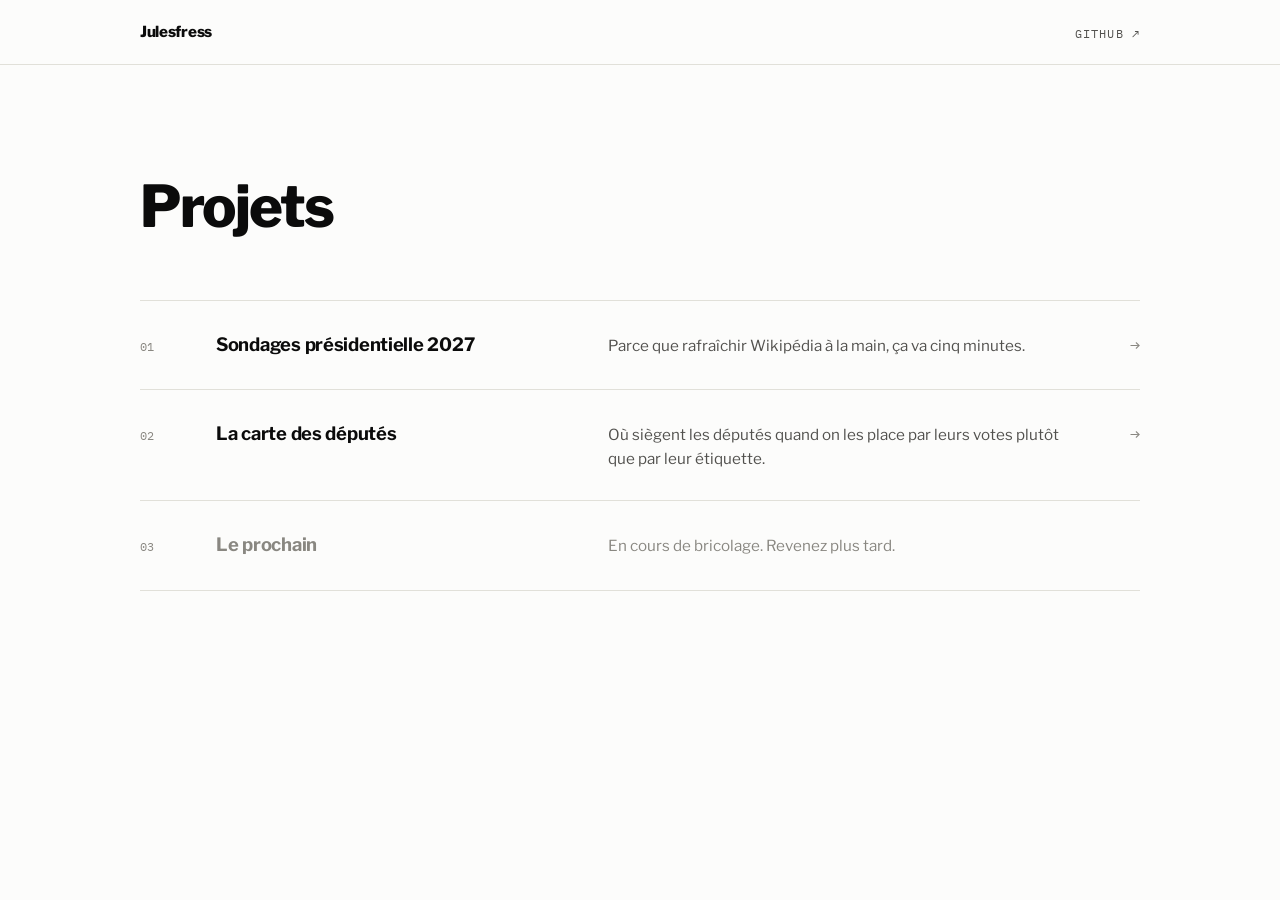
==== commit 4a3e9b55: "nouveau projet : votes députés" ====
--- a/index.html
+++ b/index.html
@@ -35,9 +35,18 @@
         </a>
       </li>
 
+      <li class="item">
+        <a class="row" href="Hemicycle/">
+          <span class="n">02</span>
+          <span class="t">La carte des députés</span>
+          <span class="d">Où siègent les députés quand on les place par leurs votes plutôt que par leur étiquette.</span>
+          <span class="go" aria-hidden="true">→</span>
+        </a>
+      </li>
+
       <li class="item item--off">
         <div class="row">
-          <span class="n">02</span>
+          <span class="n">03</span>
           <span class="t">Le prochain</span>
           <span class="d">En cours de bricolage. Revenez plus tard.</span>
           <span></span>
--- a/assets/css/style.css
+++ b/assets/css/style.css
@@ -227,6 +227,70 @@
   height: auto;
 }
 
+/* Page projet à plusieurs graphiques : les planches s'empilent et le texte
+   d'explication s'intercale entre elles. */
+.stack {
+  display: grid;
+  gap: clamp(20px, 2.4vw, 34px);
+  padding-bottom: clamp(56px, 9vw, 120px);
+}
+
+.note {
+  max-width: 68ch;
+  margin: clamp(10px, 1.6vw, 22px) 0;
+  color: var(--ink-2);
+}
+
+.note h2 {
+  margin: 0 0 8px;
+  color: var(--ink);
+  font-size: 1.05rem;
+  font-weight: 700;
+  letter-spacing: -0.01em;
+}
+
+.note h2:not(:first-child) {
+  margin-top: 26px;
+}
+
+.note p {
+  margin: 0 0 16px;
+}
+
+.note p:last-child {
+  margin-bottom: 0;
+}
+
+/* Légende des sigles : les graphiques n'affichent que l'abréviation du
+   groupe, faute de place — les intitulés complets vivent donc ici. */
+.keys {
+  margin: 0;
+  display: grid;
+  grid-template-columns: repeat(auto-fill, minmax(300px, 1fr));
+  gap: 0 32px;
+  font-size: 0.95rem;
+}
+
+.keys > div {
+  display: flex;
+  gap: 12px;
+  border-top: 1px solid var(--rule);
+  padding: 7px 0;
+}
+
+.keys dt {
+  min-width: 5.4rem;
+  color: var(--ink);
+  font-family: var(--mono);
+  font-size: 0.82rem;
+  font-weight: 500;
+  line-height: 1.6;
+}
+
+.keys dd {
+  margin: 0;
+}
+
 /* --- Écrans étroits ----------------------------------------------------- */
 
 @media (max-width: 820px) {
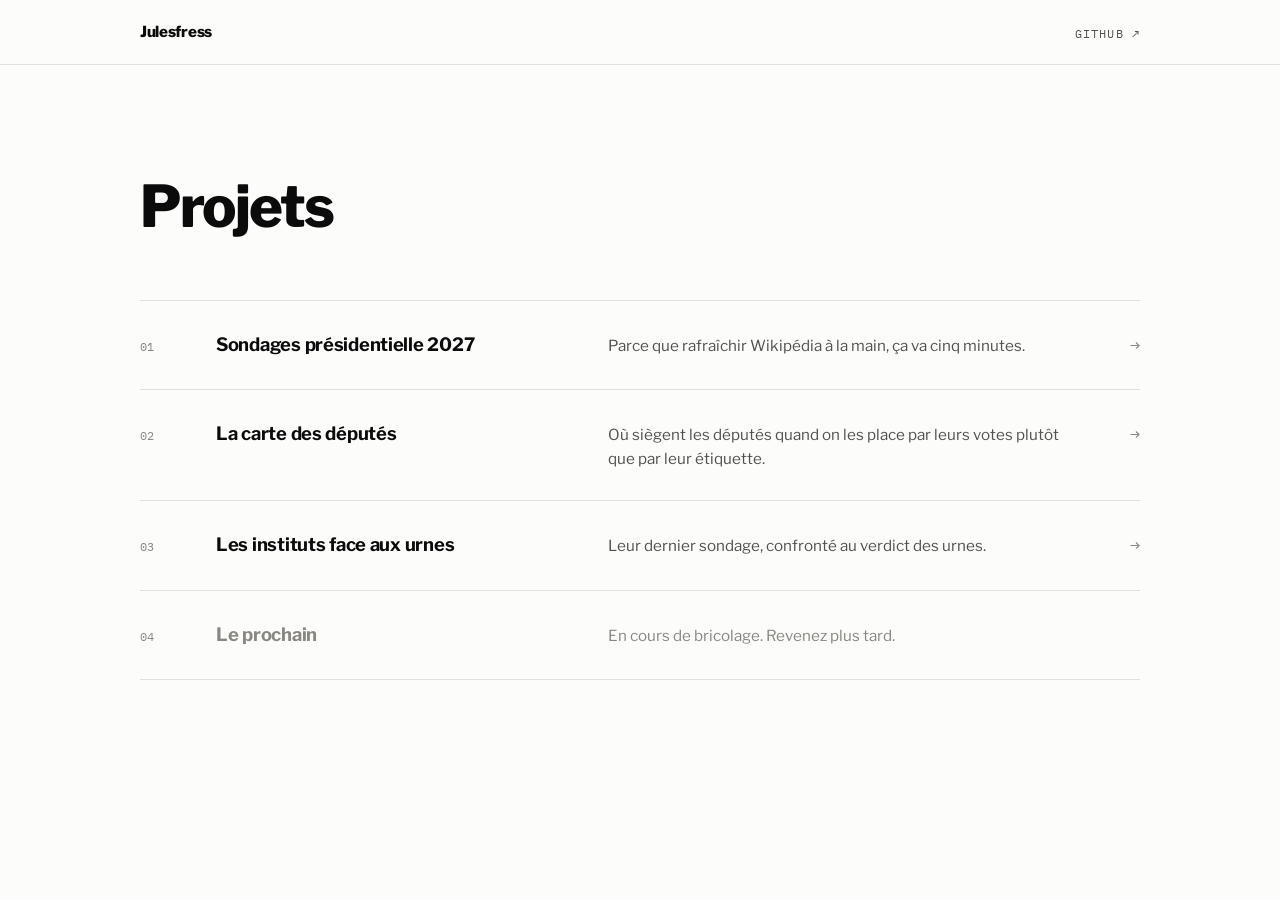
==== commit 5b0fbb0f: "nouveau projet : comparaison des instituts de sondages" ====
--- a/index.html
+++ b/index.html
@@ -44,9 +44,18 @@
         </a>
       </li>
 
+      <li class="item">
+        <a class="row" href="Instituts/">
+          <span class="n">03</span>
+          <span class="t">Les instituts face aux urnes</span>
+          <span class="d">Leur dernier sondage, confronté au verdict des urnes.</span>
+          <span class="go" aria-hidden="true">→</span>
+        </a>
+      </li>
+
       <li class="item item--off">
         <div class="row">
-          <span class="n">03</span>
+          <span class="n">04</span>
           <span class="t">Le prochain</span>
           <span class="d">En cours de bricolage. Revenez plus tard.</span>
           <span></span>
--- a/assets/css/style.css
+++ b/assets/css/style.css
@@ -291,10 +291,61 @@
   margin: 0;
 }
 
+/* Méthode en quelques étapes numérotées, côte à côte sur grand écran
+   (Instituts/) : les numéros reprennent ceux de la liste d'accueil. */
+.method h2 {
+  margin: 0 0 14px;
+  font-size: 1.05rem;
+  font-weight: 700;
+  letter-spacing: -0.01em;
+}
+
+.steps {
+  list-style: none;
+  margin: 0 0 clamp(10px, 1.6vw, 22px);
+  padding: 0;
+  display: grid;
+  grid-template-columns: repeat(3, minmax(0, 1fr));
+  gap: clamp(16px, 2.4vw, 40px);
+  counter-reset: step;
+}
+
+.steps li {
+  counter-increment: step;
+  border-top: 1px solid var(--rule);
+  padding-top: 14px;
+  color: var(--ink-2);
+  font-size: 0.95rem;
+}
+
+.steps li::before {
+  content: counter(step, decimal-leading-zero);
+  display: block;
+  margin-bottom: 6px;
+  font-family: var(--mono);
+  font-size: 0.72rem;
+  font-feature-settings: "tnum" 1;
+  color: var(--muted);
+}
+
+.steps h3 {
+  margin: 0 0 6px;
+  color: var(--ink);
+  font-size: 1rem;
+  font-weight: 700;
+  letter-spacing: -0.01em;
+}
+
+.steps p {
+  max-width: 56ch;
+  margin: 0;
+}
+
 /* --- Écrans étroits ----------------------------------------------------- */
 
 @media (max-width: 820px) {
-  .polls-grid {
+  .polls-grid,
+  .steps {
     grid-template-columns: 1fr;
   }
 }
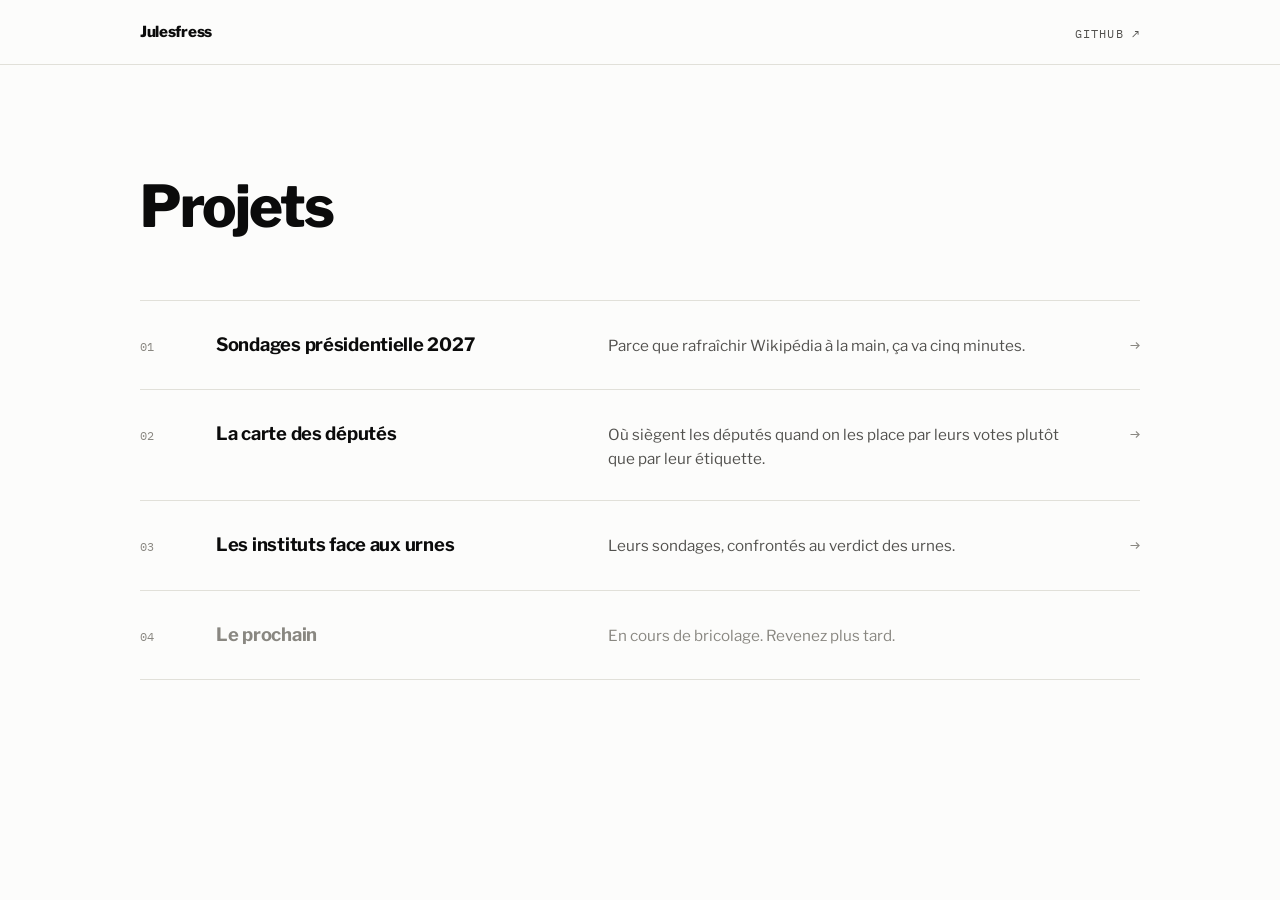
==== commit f588c81f: "sondages à 1 et 3 mois" ====
--- a/index.html
+++ b/index.html
@@ -48,7 +48,7 @@
         <a class="row" href="Instituts/">
           <span class="n">03</span>
           <span class="t">Les instituts face aux urnes</span>
-          <span class="d">Leur dernier sondage, confronté au verdict des urnes.</span>
+          <span class="d">Leurs sondages, confrontés au verdict des urnes.</span>
           <span class="go" aria-hidden="true">→</span>
         </a>
       </li>
--- a/assets/css/style.css
+++ b/assets/css/style.css
@@ -291,6 +291,16 @@
   margin: 0;
 }
 
+/* Intertitre entre deux séries de planches (Instituts/) */
+.part {
+  margin: clamp(18px, 3vw, 40px) 0 0;
+  padding-top: 14px;
+  border-top: 1px solid var(--rule);
+  font-size: 1.05rem;
+  font-weight: 700;
+  letter-spacing: -0.01em;
+}
+
 /* Méthode en quelques étapes numérotées, côte à côte sur grand écran
    (Instituts/) : les numéros reprennent ceux de la liste d'accueil. */
 .method h2 {
@@ -341,16 +351,161 @@
   margin: 0;
 }
 
+.steps p + p {
+  margin-top: 8px;
+}
+
+/* Formules (MathML, rendu natif) et variables du texte, en italique de
+   maths comme dans les formules qu'elles désignent. */
+.method math[display="block"] {
+  margin: 12px 0;
+  color: var(--ink);
+  font-size: 1.15em;
+}
+
+.method var,
+.note var {
+  font-family: "STIX Two Math", "Cambria Math", "Latin Modern Math", serif;
+  font-style: italic;
+  color: var(--ink);
+}
+
+/* Exemple de calcul (écrit par Instituts/instituts.py) : le tableau à
+   gauche, les trois étapes à droite. */
+.calc {
+  display: grid;
+  grid-template-columns: minmax(0, 1.15fr) minmax(0, 1fr);
+  gap: 14px clamp(16px, 2.4vw, 40px);
+  align-items: start;
+  margin-top: clamp(22px, 3vw, 40px);
+  padding-top: 14px;
+  border-top: 1px solid var(--rule);
+}
+
+.calc h3 {
+  grid-column: 1 / -1;
+  margin: 0;
+  font-size: 1rem;
+  font-weight: 700;
+  letter-spacing: -0.01em;
+}
+
+.calc-lead {
+  grid-column: 1 / -1;
+  max-width: 90ch;
+  margin: 0;
+  color: var(--ink-2);
+  font-size: 0.95rem;
+}
+
+.calc-table {
+  overflow-x: auto;
+}
+
+.calc table {
+  width: 100%;
+  border-collapse: collapse;
+  font-size: 0.9rem;
+}
+
+.calc th,
+.calc td {
+  padding: 5px 10px;
+  border-bottom: 1px solid var(--rule);
+  text-align: right;
+  white-space: nowrap;
+}
+
+.calc thead th {
+  font-family: var(--mono);
+  font-size: 0.7rem;
+  font-weight: 500;
+  letter-spacing: 0.08em;
+  text-transform: uppercase;
+  color: var(--muted);
+}
+
+.calc thead th:first-child,
+.calc tbody th {
+  padding-left: 0;
+  text-align: left;
+  font-weight: 400;
+}
+
+.calc td {
+  font-family: var(--mono);
+  font-size: 0.82rem;
+  font-feature-settings: "tnum" 1;
+  color: var(--ink-2);
+}
+
+.calc tfoot th,
+.calc tfoot td {
+  border-bottom: 0;
+  color: var(--ink);
+  font-weight: 700;
+}
+
+.calc tfoot th {
+  padding-left: 0;
+  text-align: left;
+}
+
+.calc-steps {
+  display: grid;
+  gap: 12px;
+  margin: 0;
+  padding: 0;
+  list-style: none;
+  color: var(--ink-2);
+  font-size: 0.95rem;
+}
+
+.calc-steps strong {
+  color: var(--ink);
+}
+
+.eq {
+  font-family: var(--mono);
+  font-size: 0.88em;
+  color: var(--ink);
+  white-space: nowrap;
+}
+
 /* --- Écrans étroits ----------------------------------------------------- */
 
 @media (max-width: 820px) {
   .polls-grid,
-  .steps {
+  .steps,
+  .calc {
     grid-template-columns: 1fr;
   }
 }
 
 @media (max-width: 760px) {
+  .calc th,
+  .calc td {
+    padding: 4px 5px;
+  }
+
+  .calc td {
+    font-size: 0.74rem;
+  }
+
+  .calc thead th {
+    font-size: 0.6rem;
+    letter-spacing: 0.02em;
+  }
+
+  .calc tbody th {
+    white-space: normal;
+    font-size: 0.82rem;
+  }
+
+  .method math[display="block"] {
+    font-size: 1em;
+  }
+
   .row {
     grid-template-columns: 2.25rem minmax(0, 1fr) 1.25rem;
     gap: 6px 14px;
